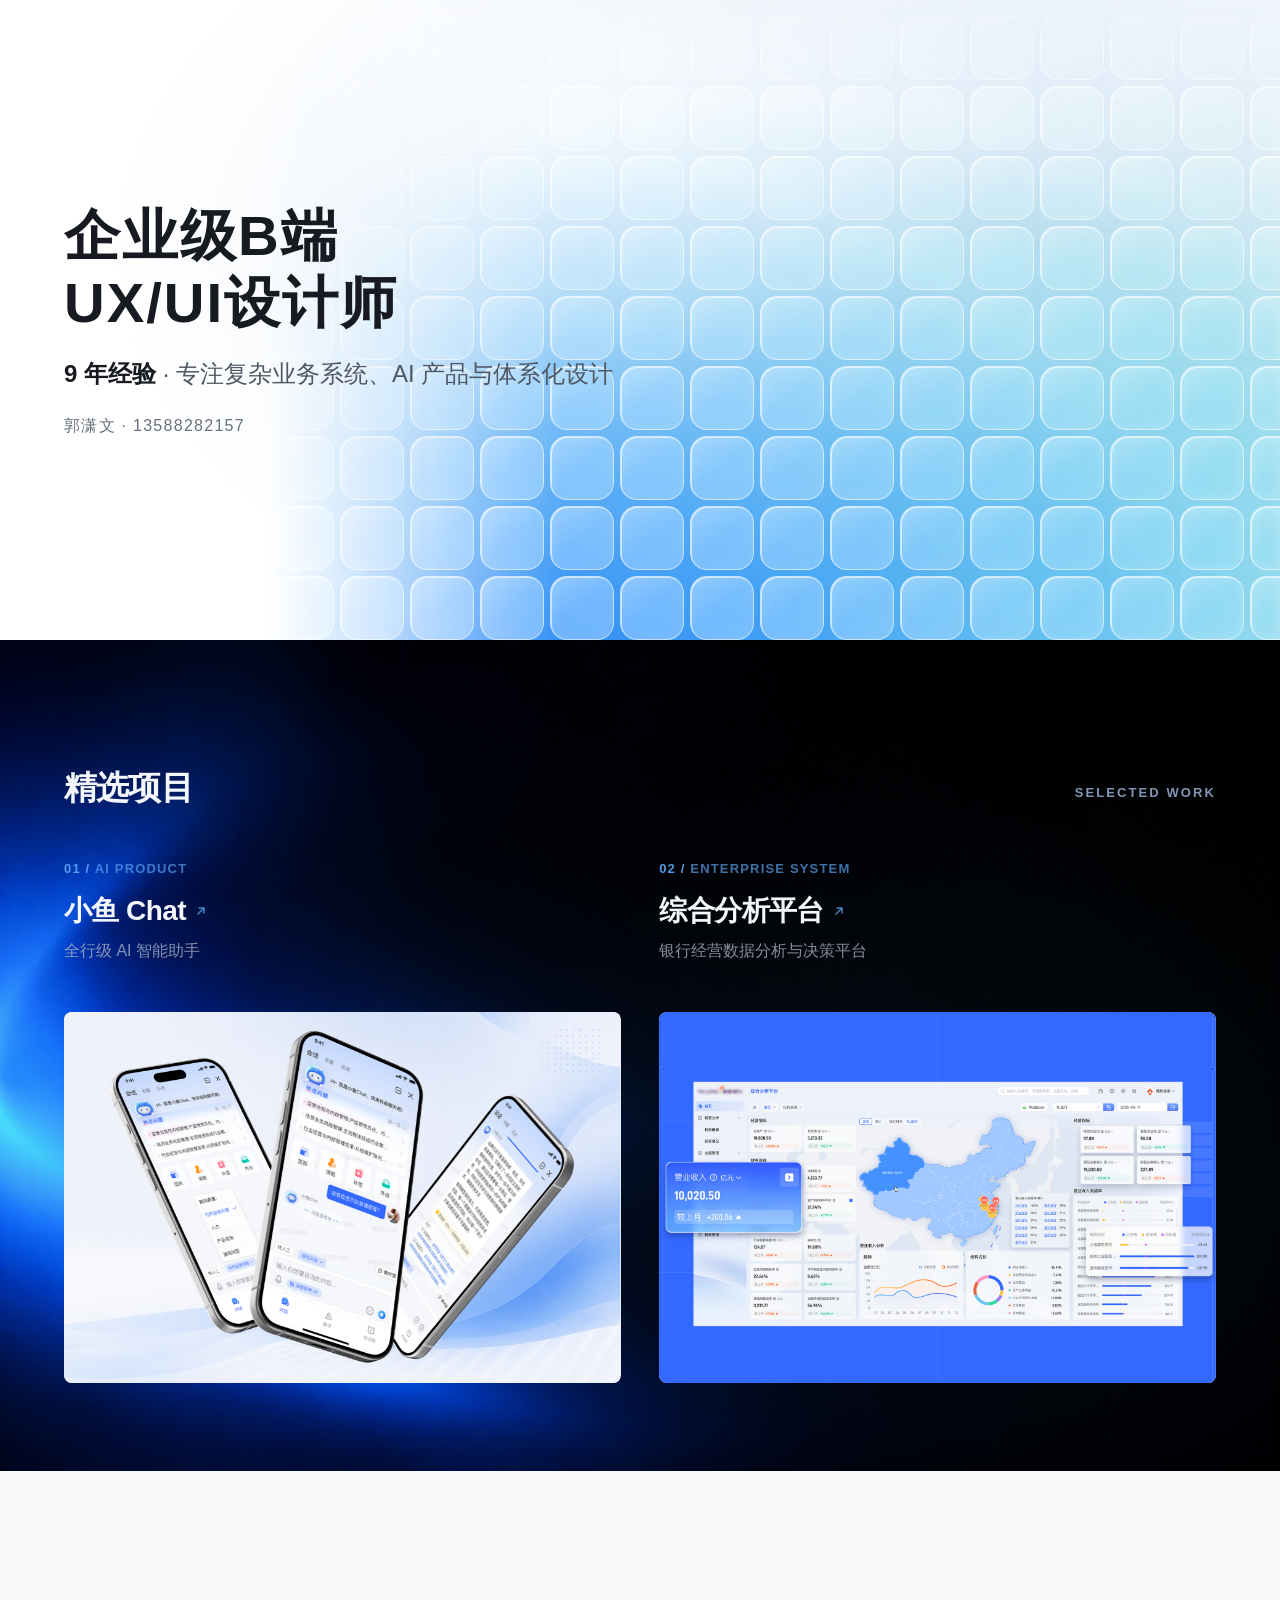
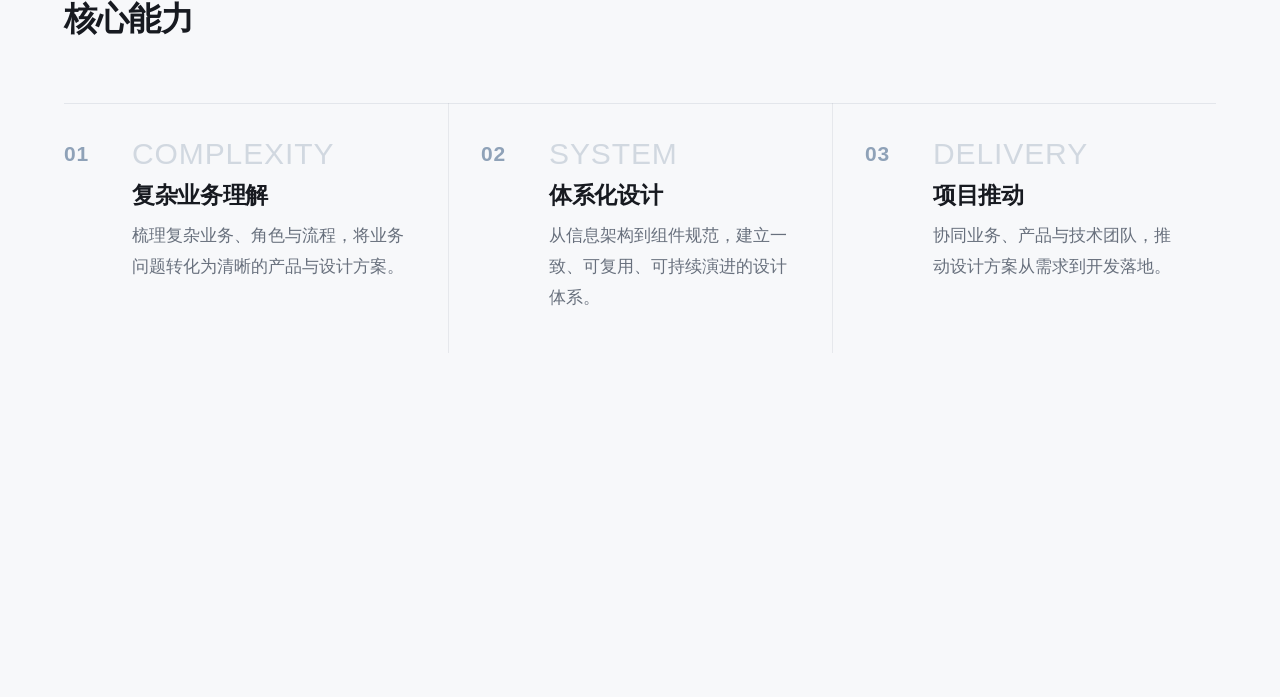
==== index.html @ ccff3bd6 "Initial portfolio release" ====
<!doctype html>
<html lang="zh-CN">
  <head>
    <meta charset="UTF-8">
    <meta name="viewport" content="width=device-width, initial-scale=1.0">
    <meta
      name="description"
      content="郭潇文，9 年经验的企业级 B 端 UX/UI 设计师，专注复杂业务系统、AI 产品与体系化设计。"
    >
    <title>郭潇文｜UX/UI 设计师</title>
    <link rel="stylesheet" href="styles.css">
  </head>
  <body>
    <main>
      <section class="hero" aria-labelledby="hero-title" data-screen-label="首屏">
        <svg
          class="hero__system-motion"
          viewBox="0 0 900 560"
          preserveAspectRatio="xMidYMid meet"
          aria-hidden="true"
          focusable="false"
        >
          <defs>
            <linearGradient
              id="refractive-band-gradient"
              x1="350"
              y1="500"
              x2="900"
              y2="-20"
              gradientUnits="userSpaceOnUse"
            >
              <stop offset="0" stop-color="#dcecff" stop-opacity="0" />
              <stop offset="0.18" stop-color="#b4d7f5" stop-opacity="0.34" />
              <stop offset="0.48" stop-color="#8ecfe9" stop-opacity="0.56" />
              <stop offset="0.72" stop-color="#9bdedc" stop-opacity="0.34" />
              <stop offset="0.9" stop-color="#c8eadf" stop-opacity="0.14" />
              <stop offset="1" stop-color="#f8fbfd" stop-opacity="0" />
            </linearGradient>
            <linearGradient
              id="refractive-core-gradient"
              x1="420"
              y1="486"
              x2="860"
              y2="-10"
              gradientUnits="userSpaceOnUse"
            >
              <stop offset="0" stop-color="#d8ebff" stop-opacity="0" />
              <stop offset="0.2" stop-color="#c4e0fa" stop-opacity="0.28" />
              <stop offset="0.48" stop-color="#dff8ff" stop-opacity="0.82" />
              <stop offset="0.65" stop-color="#a8e4ed" stop-opacity="0.58" />
              <stop offset="0.84" stop-color="#c7ebdf" stop-opacity="0.22" />
              <stop offset="1" stop-color="#ffffff" stop-opacity="0" />
            </linearGradient>
            <linearGradient id="refractive-ribbon-diffusion" x1="300" y1="520" x2="920" y2="-30" gradientUnits="userSpaceOnUse">
              <stop offset="0" stop-color="#dcecff" stop-opacity="0" />
              <stop offset="0.22" stop-color="#c2dcf5" stop-opacity="0.18" />
              <stop offset="0.54" stop-color="#a8d9eb" stop-opacity="0.3" />
              <stop offset="0.76" stop-color="#b9e5dd" stop-opacity="0.18" />
              <stop offset="1" stop-color="#ffffff" stop-opacity="0" />
            </linearGradient>
            <filter id="refractive-diffusion-blur" x="-20%" y="-20%" width="140%" height="140%">
              <feGaussianBlur stdDeviation="34" />
            </filter>
            <filter id="refractive-band-blur" x="-18%" y="-18%" width="136%" height="136%">
              <feGaussianBlur stdDeviation="20" />
            </filter>
            <filter id="refractive-highlight-blur" x="-25%" y="-25%" width="150%" height="150%">
              <feGaussianBlur stdDeviation="12" />
            </filter>
            <radialGradient id="refractive-grid-fade" cx="66%" cy="52%" r="58%">
              <stop offset="0" stop-color="white" stop-opacity="0.72" />
              <stop offset="0.58" stop-color="white" stop-opacity="0.3" />
              <stop offset="1" stop-color="black" stop-opacity="0" />
            </radialGradient>
            <mask id="refractive-grid-mask">
              <rect width="900" height="560" fill="url(#refractive-grid-fade)" />
            </mask>
            <linearGradient id="ribbon-field-fade" x1="260" y1="500" x2="900" y2="0" gradientUnits="userSpaceOnUse">
              <stop offset="0" stop-color="black" stop-opacity="0" />
              <stop offset="0.18" stop-color="white" stop-opacity="0.34" />
              <stop offset="0.42" stop-color="white" stop-opacity="0.92" />
              <stop offset="0.88" stop-color="white" stop-opacity="1" />
              <stop offset="1" stop-color="white" stop-opacity="0.78" />
            </linearGradient>
            <mask id="ribbon-field-mask">
              <rect width="900" height="560" fill="url(#ribbon-field-fade)" />
            </mask>
          </defs>

          <g class="hero__refractive-field" mask="url(#ribbon-field-mask)">
            <path
              class="hero__refractive-diffusion"
              d="M270 568 C408 390 576 218 848 -60 L1050 18 C752 296 564 478 432 632 Z"
            />
            <path
              class="hero__refractive-band"
              d="M340 562 C488 370 642 208 876 -42 L1010 12 C766 258 604 434 470 604 Z"
            />
            <path
              class="hero__refractive-highlight"
              d="M420 554 C558 366 698 208 898 -26 L954 -2 C742 232 598 400 472 578 Z"
            />

            <g class="hero__refractive-grid" mask="url(#refractive-grid-mask)">
              <path
                class="hero__refractive-grid-lines hero__refractive-grid-lines--horizontal"
                d="M300 218 L470 218 L482 214 L640 214 L650 218 L884 218 M286 310 L452 310 L464 304 L624 304 L636 310 L892 310 M306 402 L436 402 L448 396 L610 396 L622 402 L872 402"
              />
              <path
                class="hero__refractive-grid-lines hero__refractive-grid-lines--vertical"
                d="M402 106 L402 238 L398 250 L398 434 M516 76 L516 220 L510 234 L510 472 M630 48 L630 202 L624 218 L624 482 M744 28 L744 188 L738 204 L738 452"
              />
            </g>
          </g>
        </svg>
        <div class="hero__glass-field" aria-hidden="true">
          <span class="hero__glass-tile"></span>
          <span class="hero__glass-tile"></span>
          <span class="hero__glass-tile"></span>
          <span class="hero__glass-tile"></span>
          <span class="hero__glass-tile"></span>
          <span class="hero__glass-tile"></span>
          <span class="hero__glass-tile"></span>
          <span class="hero__glass-tile"></span>
          <span class="hero__glass-tile"></span>
          <span class="hero__glass-tile"></span>
          <span class="hero__glass-tile"></span>
          <span class="hero__glass-tile"></span>
          <span class="hero__glass-tile"></span>
          <span class="hero__glass-tile"></span>
          <span class="hero__glass-tile"></span>
          <span class="hero__glass-tile"></span>
          <span class="hero__glass-tile"></span>
          <span class="hero__glass-tile"></span>
          <span class="hero__glass-tile"></span>
          <span class="hero__glass-tile"></span>
          <span class="hero__glass-tile"></span>
          <span class="hero__glass-tile"></span>
          <span class="hero__glass-tile"></span>
          <span class="hero__glass-tile"></span>
          <span class="hero__glass-tile"></span>
          <span class="hero__glass-tile"></span>
          <span class="hero__glass-tile"></span>
          <span class="hero__glass-tile"></span>
          <span class="hero__glass-tile"></span>
          <span class="hero__glass-tile"></span>
          <span class="hero__glass-tile"></span>
          <span class="hero__glass-tile"></span>
          <span class="hero__glass-tile"></span>
          <span class="hero__glass-tile"></span>
          <span class="hero__glass-tile"></span>
          <span class="hero__glass-tile"></span>
          <span class="hero__glass-tile"></span>
          <span class="hero__glass-tile"></span>
          <span class="hero__glass-tile"></span>
          <span class="hero__glass-tile"></span>
          <span class="hero__glass-tile"></span>
          <span class="hero__glass-tile"></span>
          <span class="hero__glass-tile"></span>
          <span class="hero__glass-tile"></span>
          <span class="hero__glass-tile"></span>
          <span class="hero__glass-tile"></span>
          <span class="hero__glass-tile"></span>
          <span class="hero__glass-tile"></span>
          <span class="hero__glass-tile"></span>
          <span class="hero__glass-tile"></span>
          <span class="hero__glass-tile"></span>
          <span class="hero__glass-tile"></span>
          <span class="hero__glass-tile"></span>
          <span class="hero__glass-tile"></span>
          <span class="hero__glass-tile"></span>
          <span class="hero__glass-tile"></span>
          <span class="hero__glass-tile"></span>
          <span class="hero__glass-tile"></span>
          <span class="hero__glass-tile"></span>
          <span class="hero__glass-tile"></span>
          <span class="hero__glass-tile"></span>
          <span class="hero__glass-tile"></span>
          <span class="hero__glass-tile"></span>
          <span class="hero__glass-tile"></span>
          <span class="hero__glass-tile"></span>
          <span class="hero__glass-tile"></span>
          <span class="hero__glass-tile"></span>
          <span class="hero__glass-tile"></span>
          <span class="hero__glass-tile"></span>
          <span class="hero__glass-tile"></span>
          <span class="hero__glass-tile"></span>
          <span class="hero__glass-tile"></span>
          <span class="hero__glass-tile"></span>
          <span class="hero__glass-tile"></span>
          <span class="hero__glass-tile"></span>
          <span class="hero__glass-tile"></span>
          <span class="hero__glass-tile"></span>
          <span class="hero__glass-tile"></span>
          <span class="hero__glass-tile"></span>
          <span class="hero__glass-tile"></span>
          <span class="hero__glass-tile"></span>
          <span class="hero__glass-tile"></span>
          <span class="hero__glass-tile"></span>
          <span class="hero__glass-tile"></span>
          <span class="hero__glass-tile"></span>
          <span class="hero__glass-tile"></span>
          <span class="hero__glass-tile"></span>
          <span class="hero__glass-tile"></span>
          <span class="hero__glass-tile"></span>
          <span class="hero__glass-tile"></span>
          <span class="hero__glass-tile"></span>
          <span class="hero__glass-tile"></span>
          <span class="hero__glass-tile"></span>
          <span class="hero__glass-tile"></span>
          <span class="hero__glass-tile"></span>
          <span class="hero__glass-tile"></span>
          <span class="hero__glass-tile"></span>
          <span class="hero__glass-tile"></span>
          <span class="hero__glass-tile"></span>
          <span class="hero__glass-tile"></span>
          <span class="hero__glass-tile"></span>
          <span class="hero__glass-tile"></span>
          <span class="hero__glass-tile"></span>
          <span class="hero__glass-tile"></span>
          <span class="hero__glass-tile"></span>
          <span class="hero__glass-tile"></span>
          <span class="hero__glass-tile"></span>
          <span class="hero__glass-tile"></span>
          <span class="hero__glass-tile"></span>
          <span class="hero__glass-tile"></span>
          <span class="hero__glass-tile"></span>
          <span class="hero__glass-tile"></span>
          <span class="hero__glass-tile"></span>
          <span class="hero__glass-tile"></span>
          <span class="hero__glass-tile"></span>
          <span class="hero__glass-tile"></span>
          <span class="hero__glass-tile"></span>
          <span class="hero__glass-tile"></span>
          <span class="hero__glass-tile"></span>
          <span class="hero__glass-tile"></span>
          <span class="hero__glass-tile"></span>
          <span class="hero__glass-tile"></span>
          <span class="hero__glass-tile"></span>
          <span class="hero__glass-tile"></span>
          <span class="hero__glass-tile"></span>
          <span class="hero__glass-tile"></span>
          <span class="hero__glass-tile"></span>
          <span class="hero__glass-tile"></span>
          <span class="hero__glass-tile"></span>
          <span class="hero__glass-tile"></span>
          <span class="hero__glass-tile"></span>
          <span class="hero__glass-tile"></span>
          <span class="hero__glass-tile"></span>
          <span class="hero__glass-tile"></span>
          <span class="hero__glass-tile"></span>
          <span class="hero__glass-tile"></span>
          <span class="hero__glass-tile"></span>
          <span class="hero__glass-tile"></span>
          <span class="hero__glass-tile"></span>
          <span class="hero__glass-tile"></span>
          <span class="hero__glass-tile"></span>
          <span class="hero__glass-tile"></span>
          <span class="hero__glass-tile"></span>
          <span class="hero__glass-tile"></span>
          <span class="hero__glass-tile"></span>
          <span class="hero__glass-tile"></span>
          <span class="hero__glass-tile"></span>
          <span class="hero__glass-tile"></span>
          <span class="hero__glass-tile"></span>
          <span class="hero__glass-tile"></span>
        </div>
        <div class="hero__pointer-halo" aria-hidden="true"></div>
        <div class="page-container hero__layout">
          <div class="hero__intro">
            <h1 class="hero__title" id="hero-title">
              <span class="hero__title-group">企业级B端</span>
              <span class="hero__title-group">UX/UI设计师</span>
            </h1>
            <p class="hero__description"><span class="hero__experience">9 年经验</span> · 专注复杂业务系统、AI 产品与体系化设计</p>
            <p class="hero__name">郭潇文 · 13588282157</p>
          </div>
        </div>
      </section>

      <section class="section-shell featured-projects" aria-labelledby="featured-projects-title" data-screen-label="精选项目">
        <div class="featured-projects__background" aria-hidden="true"></div>
        <div class="page-container">
          <div class="featured-projects__heading">
            <h2 id="featured-projects-title">精选项目</h2>
            <p>SELECTED WORK</p>
          </div>

          <div class="featured-projects__grid">
            <a class="project-entry" href="项目PDF/xychat.pdf" target="_blank" rel="noopener">
              <div class="project-entry__header">
                <p class="project-entry__eyebrow"><span class="project-entry__index">01 /</span> <span class="project-entry__category">AI PRODUCT</span></p>
                <h3>小鱼 Chat<span class="project-entry__icon" aria-hidden="true"><svg viewBox="0 0 16 16" focusable="false"><path d="M5 11 11 5M6 5h5v5" /></svg></span></h3>
                <div class="project-entry__support">
                  <p class="project-entry__description">全行级 AI 智能助手</p>
                </div>
              </div>
              <div class="project-entry__visual">
                <img src="图片准备/xychat_cover.png" alt="小鱼 Chat 产品界面">
                <span class="project-entry__cursor" aria-hidden="true">VIEW CASE</span>
              </div>
            </a>

            <a class="project-entry" href="项目PDF/zhfxpt.pdf" target="_blank" rel="noopener">
              <div class="project-entry__header">
                <p class="project-entry__eyebrow"><span class="project-entry__index">02 /</span> <span class="project-entry__category">ENTERPRISE SYSTEM</span></p>
                <h3>综合分析平台<span class="project-entry__icon" aria-hidden="true"><svg viewBox="0 0 16 16" focusable="false"><path d="M5 11 11 5M6 5h5v5" /></svg></span></h3>
                <div class="project-entry__support">
                  <p class="project-entry__description">银行经营数据分析与决策平台</p>
                </div>
              </div>
              <div class="project-entry__visual">
                <img src="图片准备/zhfxpt_cover.png" alt="综合分析平台产品界面">
                <span class="project-entry__cursor" aria-hidden="true">VIEW CASE</span>
              </div>
            </a>
          </div>
        </div>
      </section>

      <section class="section-shell capabilities" aria-labelledby="capabilities-title" data-screen-label="核心能力">
        <div class="page-container">
          <h2 id="capabilities-title">核心能力</h2>

          <div class="capabilities__grid">
            <article class="capability-item">
              <h3>复杂业务理解</h3>
              <p>梳理复杂业务、角色与流程，将业务问题转化为清晰的产品与设计方案。</p>
            </article>

            <article class="capability-item">
              <h3>体系化设计</h3>
              <p>从信息架构到组件规范，建立一致、可复用、可持续演进的设计体系。</p>
            </article>

            <article class="capability-item">
              <h3>项目推动</h3>
              <p>协同业务、产品与技术团队，推动设计方案从需求到开发落地。</p>
            </article>
          </div>
        </div>
      </section>

      <section class="section-shell contact" aria-label="联系我" data-screen-label="联系我">
        <div class="page-container">
          <div class="contact__content">
            <h2 class="contact__title">期待一起，把复杂问题设计得更简单。</h2>
            <div class="contact__details">
              <p>郭潇文</p>
              <p>13588282157</p>
            </div>
          </div>
        </div>
      </section>
    </main>
    <script>
      (() => {
        const hero = document.querySelector(".hero");
        const canFollowPointer = window.matchMedia("(hover: hover) and (pointer: fine)");
        const reduceMotion = window.matchMedia("(prefers-reduced-motion: reduce)");
        const halo = hero.querySelector(".hero__pointer-halo");
        const title = hero.querySelector(".hero__title");
        const titleLines = [...title.querySelectorAll(".hero__title-group")];

        const getInitialHaloPosition = () => {
          const heroBounds = hero.getBoundingClientRect();
          const titleBounds = title.getBoundingClientRect();
          const firstLineBounds = titleLines[0].getBoundingClientRect();
          const secondLineBounds = titleLines[1].getBoundingClientRect();

          return {
            x: titleBounds.left - heroBounds.left + titleBounds.width * 0.78,
            y: (firstLineBounds.bottom + secondLineBounds.top) / 2 - heroBounds.top
          };
        };

        const initialPosition = getInitialHaloPosition();
        let targetX = initialPosition.x;
        let targetY = initialPosition.y;
        let currentX = targetX;
        let currentY = targetY;
        let targetOpacity = 0;
        let currentOpacity = 0;
        let targetRotation = 0;
        let currentRotation = 0;
        let lastPointerX = null;
        let lastPointerY = null;
        let rotationResetId = 0;
        let frameId = 0;

        const resetHalo = () => {
          targetOpacity = 0;
          targetRotation = 0;
          lastPointerX = null;
          lastPointerY = null;
          if (rotationResetId) clearTimeout(rotationResetId);
          if (!frameId) frameId = requestAnimationFrame(updateHalo);
        };

        const disableHalo = () => {
          const nextInitialPosition = getInitialHaloPosition();
          if (frameId) cancelAnimationFrame(frameId);
          targetX = nextInitialPosition.x;
          targetY = nextInitialPosition.y;
          currentX = targetX;
          currentY = targetY;
          targetOpacity = 0;
          currentOpacity = 0;
          targetRotation = 0;
          currentRotation = 0;
          lastPointerX = null;
          lastPointerY = null;
          if (rotationResetId) clearTimeout(rotationResetId);
          rotationResetId = 0;
          frameId = 0;
          halo.style.setProperty("--halo-x", `${currentX}px`);
          halo.style.setProperty("--halo-y", `${currentY}px`);
          halo.style.setProperty("--halo-opacity", "0");
          halo.style.setProperty("--halo-rotation", "0deg");
        };

        const updateHalo = () => {
          currentX += (targetX - currentX) * 0.115;
          currentY += (targetY - currentY) * 0.115;
          currentOpacity += (targetOpacity - currentOpacity) * 0.1;
          currentRotation += (targetRotation - currentRotation) * 0.08;
          halo.style.setProperty("--halo-x", `${currentX.toFixed(2)}px`);
          halo.style.setProperty("--halo-y", `${currentY.toFixed(2)}px`);
          halo.style.setProperty("--halo-opacity", currentOpacity.toFixed(3));
          halo.style.setProperty("--halo-rotation", `${currentRotation.toFixed(2)}deg`);

          if (
            Math.abs(targetX - currentX) > 0.05 ||
            Math.abs(targetY - currentY) > 0.05 ||
            Math.abs(targetOpacity - currentOpacity) > 0.002 ||
            Math.abs(targetRotation - currentRotation) > 0.05
          ) {
            frameId = requestAnimationFrame(updateHalo);
          } else {
            currentX = targetX;
            currentY = targetY;
            currentOpacity = targetOpacity;
            currentRotation = targetRotation;
            frameId = 0;
          }
        };

        const handlePointerMove = (event) => {
          if (!canFollowPointer.matches || reduceMotion.matches) return;
          const bounds = hero.getBoundingClientRect();
          const pointerX = event.clientX - bounds.left;
          const pointerY = event.clientY - bounds.top;
          const normalizedX = pointerX / bounds.width;
          const leftFade = Math.max(0, Math.min(1, (normalizedX - 0.4) / 0.18));
          if (lastPointerX !== null && lastPointerY !== null) {
            const dx = pointerX - lastPointerX;
            const dy = pointerY - lastPointerY;
            if (Math.hypot(dx, dy) > 0.5) {
              const movementAngle = Math.atan2(dy, dx) * (180 / Math.PI);
              const directionalTilt = ((movementAngle + 270) % 360) - 180;
              targetRotation = Math.max(-30, Math.min(30, directionalTilt));
            }
          }
          lastPointerX = pointerX;
          lastPointerY = pointerY;
          targetX = pointerX;
          targetY = pointerY;
          targetOpacity = 0.72 + leftFade * 0.18;
          if (rotationResetId) clearTimeout(rotationResetId);
          rotationResetId = setTimeout(() => {
            targetRotation = 0;
            rotationResetId = 0;
            if (!frameId) frameId = requestAnimationFrame(updateHalo);
          }, 140);
          if (!frameId) frameId = requestAnimationFrame(updateHalo);
        };

        hero.addEventListener("pointermove", handlePointerMove, { passive: true });
        hero.addEventListener("pointerleave", resetHalo);
        window.addEventListener("resize", disableHalo, { passive: true });
        reduceMotion.addEventListener("change", disableHalo);
        canFollowPointer.addEventListener("change", disableHalo);
        disableHalo();
        document.fonts?.ready.then(disableHalo);
      })();

      (() => {
        const visuals = [...document.querySelectorAll(".project-entry__visual")];
        const canHover = window.matchMedia("(hover: hover) and (pointer: fine)");
        const reduceMotion = window.matchMedia("(prefers-reduced-motion: reduce)");
        const ease = (current, target, amount) => current + (target - current) * amount;

        const states = visuals.map((visual) => ({
          visual,
          active: false,
          frameId: 0,
          scale: 1,
          targetScale: 1,
          overlay: 0,
          targetOverlay: 0,
          cursorX: visual.clientWidth / 2,
          cursorY: visual.clientHeight / 2,
          targetCursorX: visual.clientWidth / 2,
          targetCursorY: visual.clientHeight / 2,
          cursorOpacity: 0,
          targetCursorOpacity: 0,
          cursorScale: 0.92,
          targetCursorScale: 0.92
        }));

        const render = (state) => {
          state.scale = ease(state.scale, state.targetScale, 0.16);
          state.overlay = ease(state.overlay, state.targetOverlay, 0.11);
          state.cursorX = ease(state.cursorX, state.targetCursorX, 0.18);
          state.cursorY = ease(state.cursorY, state.targetCursorY, 0.18);
          state.cursorOpacity = ease(state.cursorOpacity, state.targetCursorOpacity, 0.16);
          state.cursorScale = ease(state.cursorScale, state.targetCursorScale, 0.16);

          state.visual.style.setProperty("--cover-scale", state.scale.toFixed(4));
          state.visual.style.setProperty("--cover-overlay-opacity", state.overlay.toFixed(3));
          state.visual.style.setProperty("--case-cursor-x", `${state.cursorX.toFixed(2)}px`);
          state.visual.style.setProperty("--case-cursor-y", `${state.cursorY.toFixed(2)}px`);
          state.visual.style.setProperty("--case-cursor-opacity", state.cursorOpacity.toFixed(3));
          state.visual.style.setProperty("--case-cursor-scale", state.cursorScale.toFixed(3));

          const unsettled =
            Math.abs(state.targetScale - state.scale) > 0.0002 ||
            Math.abs(state.targetOverlay - state.overlay) > 0.002 ||
            Math.abs(state.targetCursorX - state.cursorX) > 0.05 ||
            Math.abs(state.targetCursorY - state.cursorY) > 0.05 ||
            Math.abs(state.targetCursorOpacity - state.cursorOpacity) > 0.002 ||
            Math.abs(state.targetCursorScale - state.cursorScale) > 0.002;

          state.frameId = unsettled ? requestAnimationFrame(() => render(state)) : 0;
        };

        const requestRender = (state) => {
          if (!state.frameId) state.frameId = requestAnimationFrame(() => render(state));
        };

        states.forEach((state) => {
          state.visual.addEventListener("pointerenter", (event) => {
            if (!canHover.matches || reduceMotion.matches) return;
            state.active = true;
            state.targetScale = 1.015;
            state.targetOverlay = 0.24;
            state.targetCursorOpacity = 1;
            state.targetCursorScale = 1;
            const bounds = state.visual.getBoundingClientRect();
            state.cursorX = Math.max(8, Math.min(bounds.width - 90, event.clientX - bounds.left + 14));
            state.cursorY = Math.max(18, Math.min(bounds.height - 18, event.clientY - bounds.top));
            state.targetCursorX = state.cursorX;
            state.targetCursorY = state.cursorY;
            requestRender(state);
          });

          state.visual.addEventListener("pointermove", (event) => {
            if (!state.active || !canHover.matches || reduceMotion.matches) return;
            const bounds = state.visual.getBoundingClientRect();
            const pointerX = event.clientX - bounds.left;
            const pointerY = event.clientY - bounds.top;
            state.targetCursorX = Math.max(8, Math.min(bounds.width - 90, pointerX + 14));
            state.targetCursorY = Math.max(18, Math.min(bounds.height - 18, pointerY));
            requestRender(state);
          }, { passive: true });

          state.visual.addEventListener("pointerleave", () => {
            state.active = false;
            state.targetScale = 1;
            state.targetOverlay = 0;
            state.targetCursorOpacity = 0;
            state.targetCursorScale = 0.92;
            requestRender(state);
          });
        });

        const resetInteractions = () => {
          states.forEach((state) => {
            if (state.frameId) cancelAnimationFrame(state.frameId);
            state.active = false;
            state.frameId = 0;
            state.scale = 1;
            state.targetScale = 1;
            state.overlay = 0;
            state.targetOverlay = 0;
            state.cursorOpacity = 0;
            state.targetCursorOpacity = 0;
            state.cursorScale = 0.92;
            state.targetCursorScale = 0.92;
            [
              "--cover-scale",
              "--cover-overlay-opacity",
              "--case-cursor-x",
              "--case-cursor-y",
              "--case-cursor-opacity",
              "--case-cursor-scale"
            ].forEach((property) => state.visual.style.removeProperty(property));
          });
        };

        reduceMotion.addEventListener("change", resetInteractions);
        canHover.addEventListener("change", resetInteractions);
      })();

      (() => {
        const capabilities = document.querySelector(".capabilities");
        const contact = document.querySelector(".contact");
        const reduceMotion = window.matchMedia("(prefers-reduced-motion: reduce)");
        if (!capabilities || !contact || reduceMotion.matches) return;

        document.documentElement.classList.add("motion-ready");
        let sequenceStarted = false;
        let closingReady = false;
        let contactInView = false;
        let closingTimer = 0;

        const revealClosing = () => {
          if (closingReady && contactInView) {
            contact.classList.add("is-motion-visible");
            contactObserver.unobserve(contact);
          }
        };

        const capabilitiesObserver = new IntersectionObserver((entries, observer) => {
          if (!entries[0].isIntersecting || sequenceStarted) return;
          sequenceStarted = true;
          capabilities.classList.add("is-motion-visible");
          observer.unobserve(capabilities);
          closingTimer = window.setTimeout(() => {
            closingReady = true;
            revealClosing();
          }, 1900);
        }, {
          threshold: 0.3,
          rootMargin: "0px 0px -18% 0px"
        });

        const contactObserver = new IntersectionObserver((entries) => {
          contactInView = entries[0].isIntersecting;
          if (contactInView && !sequenceStarted) {
            sequenceStarted = true;
            closingReady = true;
            capabilities.classList.add("is-motion-visible");
            capabilitiesObserver.unobserve(capabilities);
          }
          revealClosing();
        }, {
          threshold: 0.38,
          rootMargin: "0px 0px -12% 0px"
        });

        const showStaticState = () => {
          if (!reduceMotion.matches) return;
          if (closingTimer) clearTimeout(closingTimer);
          capabilitiesObserver.disconnect();
          contactObserver.disconnect();
          capabilities.classList.add("is-motion-visible");
          contact.classList.add("is-motion-visible");
          document.documentElement.classList.remove("motion-ready");
        };

        capabilitiesObserver.observe(capabilities);
        contactObserver.observe(contact);
        reduceMotion.addEventListener("change", showStaticState);
      })();
    </script>
  </body>
</html>
---- styles.css ----
:root {
  --color-background: #f7f8fa;
  --color-surface: #ffffff;
  --color-text: #171a20;
  --color-muted: #68707d;
  --color-text-secondary: #4f5865;
  --color-visual-placeholder: #eceff3;
  --color-accent: #1769e0;
  --color-stage-background: #0d1219;
  --color-stage-text: #f3f6fa;
  --color-stage-muted: #adb8c7;
  --color-stage-accent: #5ca6f2;
  --color-contact: #596b82;
  --font-weight-regular: 400;
  --font-weight-semibold: 600;
  --radius-project-visual: 8px;
  --page-width: 1560px;
  --page-gutter: clamp(24px, 5vw, 96px);
}

@property --glass-blue-x {
  syntax: "<percentage>";
  inherits: false;
  initial-value: 22%;
}

@property --glass-blue-y {
  syntax: "<percentage>";
  inherits: false;
  initial-value: 106%;
}

@property --glass-blue-rx {
  syntax: "<percentage>";
  inherits: false;
  initial-value: 75%;
}

@property --glass-blue-ry {
  syntax: "<percentage>";
  inherits: false;
  initial-value: 90%;
}

@property --glass-azure-x {
  syntax: "<percentage>";
  inherits: false;
  initial-value: 48%;
}

@property --glass-azure-y {
  syntax: "<percentage>";
  inherits: false;
  initial-value: 103%;
}

@property --glass-azure-rx {
  syntax: "<percentage>";
  inherits: false;
  initial-value: 70%;
}

@property --glass-azure-ry {
  syntax: "<percentage>";
  inherits: false;
  initial-value: 80%;
}

@property --glass-cyan-x {
  syntax: "<percentage>";
  inherits: false;
  initial-value: 78%;
}

@property --glass-cyan-y {
  syntax: "<percentage>";
  inherits: false;
  initial-value: 92%;
}

@property --glass-cyan-rx {
  syntax: "<percentage>";
  inherits: false;
  initial-value: 65%;
}

@property --glass-cyan-ry {
  syntax: "<percentage>";
  inherits: false;
  initial-value: 75%;
}

* {
  box-sizing: border-box;
}

html {
  color-scheme: light;
  background: var(--color-background);
}

body {
  margin: 0;
  color: var(--color-text);
  background: var(--color-background);
  font-family: -apple-system, "SF Pro Text", "PingFang SC", "Noto Sans SC", sans-serif;
  text-rendering: optimizeLegibility;
}

.page-container {
  width: min(100%, calc(var(--page-width) + var(--page-gutter) * 2));
  margin-inline: auto;
  padding-inline: var(--page-gutter);
}

.hero {
  position: relative;
  isolation: isolate;
  display: flex;
  min-height: clamp(640px, 68svh, 760px);
  overflow: hidden;
  background: var(--color-surface);
}

.hero::before,
.hero::after {
  position: absolute;
  z-index: 0;
  pointer-events: none;
  content: "";
}

.hero::before {
  z-index: -2;
  inset: 0;
  animation: hero-glow-enter 1400ms cubic-bezier(0.16, 1, 0.3, 1) both;
  background: radial-gradient(
    ellipse 84% 90% at 80% 39%,
    rgba(178, 203, 237, 0.56) 0%,
    rgba(207, 224, 245, 0.34) 46%,
    rgba(255, 255, 255, 0) 85%
  );
}

.hero__system-motion {
  display: none;
  position: absolute;
  z-index: 0;
  top: 7%;
  right: 0;
  width: min(52vw, 980px);
  height: 76%;
  overflow: visible;
  pointer-events: none;
}

.hero__glass-field {
  --glass-azure-rx: 70%;
  --glass-azure-ry: 80%;
  --glass-azure-x: 48%;
  --glass-azure-y: 103%;
  --glass-blue-rx: 75%;
  --glass-blue-ry: 90%;
  --glass-blue-x: 22%;
  --glass-blue-y: 106%;
  --glass-cyan-rx: 65%;
  --glass-cyan-ry: 75%;
  --glass-cyan-x: 78%;
  --glass-cyan-y: 92%;
  position: absolute;
  z-index: 0;
  top: auto;
  right: -3vw;
  bottom: -4px;
  display: grid;
  grid-template-columns: repeat(15, 64px);
  grid-auto-rows: 64px;
  gap: 6px;
  width: max-content;
  height: max-content;
  padding: 4px;
  opacity: 0.98;
  pointer-events: none;
  background:
    radial-gradient(ellipse 92% 96% at 15% 5%, rgba(255, 255, 255, 0.7) 0%, rgba(246, 251, 255, 0.42) 38%, rgba(225, 241, 252, 0.16) 68%, transparent 100%),
    radial-gradient(ellipse var(--glass-blue-rx) var(--glass-blue-ry) at var(--glass-blue-x) var(--glass-blue-y), rgba(37, 132, 247, 0.99) 0%, rgba(55, 154, 245, 0.82) 36%, rgba(94, 181, 241, 0.43) 66%, rgba(165, 213, 246, 0.11) 86%, transparent 100%),
    radial-gradient(ellipse var(--glass-azure-rx) var(--glass-azure-ry) at var(--glass-azure-x) var(--glass-azure-y), rgba(42, 154, 241, 0.72) 0%, rgba(57, 174, 238, 0.54) 38%, rgba(99, 195, 233, 0.26) 68%, transparent 100%),
    radial-gradient(ellipse var(--glass-cyan-rx) var(--glass-cyan-ry) at var(--glass-cyan-x) var(--glass-cyan-y), rgba(42, 183, 226, 0.56) 0%, rgba(62, 198, 221, 0.39) 40%, rgba(105, 212, 213, 0.18) 70%, rgba(158, 222, 203, 0.05) 86%, transparent 100%),
    radial-gradient(ellipse 72% 94% at 108% 62%, rgba(190, 232, 243, 0.18) 0%, rgba(221, 243, 248, 0.1) 58%, transparent 100%);
  background-repeat: no-repeat;
  -webkit-mask-image:
    linear-gradient(90deg, transparent 0%, rgba(0, 0, 0, 0.35) 11%, #000 28%, #000 100%),
    linear-gradient(180deg, transparent 0%, rgba(0, 0, 0, 0.12) 7%, rgba(0, 0, 0, 0.68) 15%, #000 24%, #000 100%);
  mask-image:
    linear-gradient(90deg, transparent 0%, rgba(0, 0, 0, 0.35) 11%, #000 28%, #000 100%),
    linear-gradient(180deg, transparent 0%, rgba(0, 0, 0, 0.12) 7%, rgba(0, 0, 0, 0.68) 15%, #000 24%, #000 100%);
  -webkit-mask-composite: source-in;
  mask-composite: intersect;
  transform: none;
  animation:
    glass-blue-flow 6.8s ease-in-out infinite,
    glass-azure-flow 8.2s ease-in-out -2.7s infinite,
    glass-cyan-flow 9.8s ease-in-out -4.8s infinite;
}

.hero__glass-tile {
  position: relative;
  overflow: hidden;
  border: 1px solid rgba(255, 255, 255, 0.55);
  border-radius: 17px;
  background: rgba(246, 251, 255, 0.34);
  box-shadow: inset 1px 1px 0 rgba(255, 255, 255, 0.62);
  -webkit-backdrop-filter: blur(7px) saturate(110%);
  backdrop-filter: blur(7px) saturate(110%);
}

.hero__glass-tile::after {
  position: absolute;
  inset: 0;
  content: "";
  opacity: 0.45;
  background: linear-gradient(145deg, rgba(255, 255, 255, 0.42), transparent 48%, rgba(150, 211, 231, 0.08));
}

.hero__refractive-field {
  opacity: 0.94;
}

.hero__refractive-band,
.hero__refractive-diffusion,
.hero__refractive-highlight,
.hero__refractive-grid-lines {
  fill: none;
  pointer-events: none;
}

.hero__refractive-diffusion {
  opacity: 0.92;
  filter: url("#refractive-diffusion-blur");
  fill: url("#refractive-ribbon-diffusion");
}

.hero__refractive-band {
  opacity: 0.94;
  filter: url("#refractive-band-blur");
  fill: url("#refractive-band-gradient");
}

.hero__refractive-highlight {
  opacity: 0.9;
  filter: url("#refractive-highlight-blur");
  fill: url("#refractive-core-gradient");
}

.hero__refractive-grid {
  opacity: 0.46;
  transform: translate3d(5px, -3px, 0) scale(1.01);
  transform-box: fill-box;
  transform-origin: center;
}

.hero__refractive-grid-lines {
  stroke-linecap: round;
  stroke-linejoin: round;
}

.hero__refractive-grid-lines--horizontal {
  stroke: rgba(82, 145, 188, 0.15);
  stroke-width: 0.8;
}

.hero__refractive-grid-lines--vertical {
  stroke: rgba(91, 151, 190, 0.12);
  stroke-width: 0.7;
}

.hero__pointer-halo {
  --halo-x: 0px;
  --halo-y: 0px;
  --halo-opacity: 0;
  --halo-rotation: 0deg;
  position: absolute;
  z-index: 0;
  inset: 0;
  pointer-events: none;
}

.hero__pointer-halo::before {
  position: absolute;
  top: 0;
  left: 0;
  width: clamp(120px, 8vw, 160px);
  aspect-ratio: 1.04;
  content: "";
  opacity: var(--halo-opacity);
  background:
    radial-gradient(circle at 46% 38%, rgba(38, 137, 255, 0.44) 0%, rgba(42, 172, 244, 0.25) 32%, rgba(65, 201, 218, 0.12) 54%, transparent 72%),
    linear-gradient(145deg, rgba(40, 132, 255, 0.3) 10%, rgba(55, 193, 225, 0.18) 56%, rgba(92, 219, 171, 0.08) 88%);
  clip-path: polygon(50% 0%, 100% 80%, 12% 100%);
  filter: blur(24px);
  transform: translate3d(var(--halo-x), var(--halo-y), 0) translate(-50%, -50%) rotate(calc(25deg + var(--halo-rotation)));
}

.hero::after {
  z-index: -1;
  top: 6%;
  right: -6%;
  width: min(45vw, 864px);
  height: 76%;
  animation: hero-system-enter 1400ms cubic-bezier(0.16, 1, 0.3, 1) 380ms both;
  opacity: 0.28;
  background-image:
    radial-gradient(circle at 38% 23%, rgba(91, 123, 168, 0.28) 0 2px, transparent 3px),
    radial-gradient(circle at 58% 38%, rgba(91, 123, 168, 0.23) 0 1.5px, transparent 2.5px),
    radial-gradient(circle at 76% 18%, rgba(91, 123, 168, 0.26) 0 2px, transparent 3px),
    radial-gradient(circle at 84% 56%, rgba(91, 123, 168, 0.23) 0 1.5px, transparent 2.5px),
    radial-gradient(circle at 52% 70%, rgba(91, 123, 168, 0.21) 0 1.5px, transparent 2.5px),
    radial-gradient(circle at 93% 34%, rgba(91, 123, 168, 0.26) 0 2px, transparent 3px),
    linear-gradient(rgba(111, 137, 173, 0.09) 1px, transparent 1px),
    linear-gradient(90deg, rgba(111, 137, 173, 0.09) 1px, transparent 1px);
  background-repeat: no-repeat, no-repeat, no-repeat, no-repeat, no-repeat, no-repeat, repeat, repeat;
  background-size: 100% 100%, 100% 100%, 100% 100%, 100% 100%, 100% 100%, 100% 100%, 64px 64px, 64px 64px;
  -webkit-mask-image: radial-gradient(ellipse at 72% 42%, #000 0%, rgba(0, 0, 0, 0.92) 60%, transparent 93%);
  mask-image: radial-gradient(ellipse at 72% 42%, #000 0%, rgba(0, 0, 0, 0.92) 60%, transparent 93%);
}

.hero__layout {
  position: relative;
  z-index: 1;
  display: grid;
  grid-template-columns: minmax(0, 1fr);
  align-content: center;
  align-items: center;
  padding-block: clamp(96px, 13vh, 144px);
}

.hero__intro {
  display: grid;
  align-content: center;
}

.hero__name,
.hero__title,
.hero__description,
.section-shell h2 {
  margin: 0;
}

.hero__name {
  animation: hero-meta-enter 650ms cubic-bezier(0.16, 1, 0.3, 1) 760ms both;
  margin-top: clamp(20px, 2.5vh, 28px);
  color: var(--color-muted);
  font-size: clamp(16px, 1.05vw, 20px);
  font-weight: 500;
  letter-spacing: 0.08em;
}

.hero__title {
  display: flex;
  flex-direction: column;
  align-items: flex-start;
  animation: hero-title-enter 800ms cubic-bezier(0.16, 1, 0.3, 1) 120ms both;
  column-gap: 0.24em;
  margin-bottom: clamp(18px, 2.1vh, 24px);
  max-width: min(46vw, 14em);
  font-size: clamp(52px, 4.4vw, 84px);
  font-weight: 760;
  letter-spacing: 0.035em;
  line-height: 1.18;
  text-wrap: balance;
}

.hero__title-group {
  white-space: nowrap;
}

.hero__description {
  max-width: 32em;
  animation: hero-description-enter 760ms cubic-bezier(0.16, 1, 0.3, 1) 380ms both;
  color: var(--color-text-secondary);
  font-size: clamp(24px, 1.65vw, 31px);
  font-weight: 450;
  line-height: 1.6;
  text-wrap: pretty;
}

.hero__experience {
  color: var(--color-text);
  font-weight: var(--font-weight-semibold);
}

@keyframes glass-blue-flow {
  0%,
  100% {
    --glass-blue-x: 22%;
    --glass-blue-y: 106%;
    --glass-blue-rx: 75%;
    --glass-blue-ry: 90%;
  }

  18% {
    --glass-blue-x: 15%;
    --glass-blue-y: 68%;
    --glass-blue-rx: 86%;
    --glass-blue-ry: 102%;
  }

  37% {
    --glass-blue-x: 55%;
    --glass-blue-y: 38%;
    --glass-blue-rx: 45%;
    --glass-blue-ry: 55%;
  }

  56% {
    --glass-blue-x: 68%;
    --glass-blue-y: 76%;
    --glass-blue-rx: 84%;
    --glass-blue-ry: 100%;
  }

  74% {
    --glass-blue-x: 28%;
    --glass-blue-y: 20%;
    --glass-blue-rx: 46%;
    --glass-blue-ry: 53%;
  }
}

@keyframes glass-azure-flow {
  0%,
  100% {
    --glass-azure-x: 48%;
    --glass-azure-y: 103%;
    --glass-azure-rx: 70%;
    --glass-azure-ry: 80%;
  }

  21% {
    --glass-azure-x: 82%;
    --glass-azure-y: 54%;
    --glass-azure-rx: 80%;
    --glass-azure-ry: 92%;
  }

  39% {
    --glass-azure-x: 38%;
    --glass-azure-y: 18%;
    --glass-azure-rx: 42%;
    --glass-azure-ry: 48%;
  }

  60% {
    --glass-azure-x: 18%;
    --glass-azure-y: 76%;
    --glass-azure-rx: 78%;
    --glass-azure-ry: 90%;
  }

  79% {
    --glass-azure-x: 76%;
    --glass-azure-y: 98%;
    --glass-azure-rx: 43%;
    --glass-azure-ry: 49%;
  }
}

@keyframes glass-cyan-flow {
  0%,
  100% {
    --glass-cyan-x: 78%;
    --glass-cyan-y: 92%;
    --glass-cyan-rx: 65%;
    --glass-cyan-ry: 75%;
  }

  17% {
    --glass-cyan-x: 62%;
    --glass-cyan-y: 44%;
    --glass-cyan-rx: 75%;
    --glass-cyan-ry: 86%;
  }

  35% {
    --glass-cyan-x: 95%;
    --glass-cyan-y: 18%;
    --glass-cyan-rx: 39%;
    --glass-cyan-ry: 45%;
  }

  54% {
    --glass-cyan-x: 40%;
    --glass-cyan-y: 42%;
    --glass-cyan-rx: 74%;
    --glass-cyan-ry: 84%;
  }

  76% {
    --glass-cyan-x: 74%;
    --glass-cyan-y: 92%;
    --glass-cyan-rx: 40%;
    --glass-cyan-ry: 46%;
  }
}

@keyframes hero-title-enter {
  from {
    opacity: 0;
    transform: translateY(14px);
  }

  to {
    opacity: 1;
    transform: translateY(0);
  }
}

@keyframes hero-description-enter {
  from {
    opacity: 0;
    transform: translateY(10px);
  }

  to {
    opacity: 1;
    transform: translateY(0);
  }
}

@keyframes hero-meta-enter {
  from {
    opacity: 0;
    transform: translateY(8px);
  }

  to {
    opacity: 1;
    transform: translateY(0);
  }
}

@keyframes hero-glow-enter {
  from {
    opacity: 0.72;
  }

  to {
    opacity: 1;
  }
}

@keyframes hero-system-enter {
  from {
    opacity: 0;
  }

  to {
    opacity: 0.28;
  }
}

@media (min-width: 901px) and (max-width: 1200px) {
  .hero__refractive-field {
    opacity: 0.68;
  }

  .hero__glass-field {
    right: -5%;
    grid-template-columns: repeat(12, 54px);
    grid-auto-rows: 54px;
    width: max-content;
    opacity: 0.78;
  }

  .hero__glass-tile:nth-child(n + 121) {
    display: none;
  }
}

.section-shell {
  min-height: clamp(360px, 45vh, 520px);
  padding-block: clamp(80px, 10vw, 144px);
}

.section-shell h2 {
  font-size: clamp(32px, 2.6vw, 48px);
  font-weight: 700;
  letter-spacing: -0.025em;
  line-height: 1.2;
}

.featured-projects {
  position: relative;
  isolation: isolate;
  overflow: hidden;
  padding-bottom: clamp(88px, 6.25vw, 120px);
  color: var(--color-stage-text);
  background-color: var(--color-stage-background);
}

.featured-projects__background {
  position: absolute;
  z-index: 0;
  inset: 0;
  pointer-events: none;
  background-image: url("图片准备/task2-light-field.png");
  background-position: center center;
  background-repeat: no-repeat;
  background-size: cover;
  transform: scaleX(-1);
  transform-origin: center center;
}

.featured-projects::before,
.featured-projects::after {
  position: absolute;
  z-index: 1;
  inset: 0;
  pointer-events: none;
  content: "";
  opacity: 0.08;
  transform: scale(1.3);
  transition:
    opacity 520ms cubic-bezier(0.16, 1, 0.3, 1),
    transform 520ms cubic-bezier(0.16, 1, 0.3, 1);
}

.featured-projects::before {
  transform-origin: 27% 62%;
  background: radial-gradient(
    ellipse 54% 62% at 27% 62%,
    rgba(37, 139, 255, 0.8) 0%,
    rgba(30, 116, 235, 0.38) 31%,
    rgba(23, 84, 185, 0.13) 51%,
    transparent 72%
  );
}

.featured-projects::after {
  transform-origin: 74% 62%;
  background: radial-gradient(
    ellipse 54% 62% at 74% 62%,
    rgba(39, 151, 255, 0.8) 0%,
    rgba(45, 184, 242, 0.38) 31%,
    rgba(28, 110, 220, 0.13) 51%,
    transparent 72%
  );
}

.featured-projects > .page-container {
  position: relative;
  z-index: 2;
}

@media (hover: hover) and (pointer: fine) {
  .featured-projects:has(.project-entry:nth-child(1) .project-entry__visual:hover)::before {
    opacity: 0.68;
    transform: scale(1);
    transition-duration: 460ms;
  }

  .featured-projects:has(.project-entry:nth-child(2) .project-entry__visual:hover)::after {
    opacity: 0.68;
    transform: scale(1);
    transition-duration: 460ms;
  }
}

.featured-projects__heading {
  display: flex;
  gap: 24px;
  align-items: flex-end;
  justify-content: space-between;
}

.featured-projects__heading p {
  margin: 0 0 6px;
  color: #8197b4;
  font-size: 13px;
  font-weight: var(--font-weight-semibold);
  letter-spacing: 0.16em;
  line-height: 1.4;
}

.featured-projects__grid {
  display: grid;
  grid-template-columns: repeat(2, minmax(0, 1fr));
  gap: clamp(32px, 3vw, 48px);
  margin-top: clamp(44px, 4vw, 56px);
}

.project-entry {
  display: grid;
  gap: 24px;
  color: inherit;
  text-decoration: none;
}

.project-entry__header {
  position: relative;
  display: grid;
  gap: 0;
  min-height: 129px;
  align-content: start;
}

.project-entry h3,
.project-entry p {
  margin: 0;
}

.project-entry h3 {
  color: var(--color-stage-text);
  font-size: clamp(28px, 1.95vw, 37px);
  font-weight: 650;
  letter-spacing: -0.02em;
  line-height: 1.3;
}

.project-entry .project-entry__description {
  color: var(--color-stage-muted);
  font-size: clamp(16px, 0.98vw, 18.5px);
  font-weight: var(--font-weight-regular);
  line-height: 1.7;
  opacity: 0.76;
}

.project-entry .project-entry__eyebrow,
.project-entry .project-entry__meta {
  color: var(--color-stage-accent);
  font-size: 13px;
  font-weight: var(--font-weight-semibold);
  letter-spacing: 0.09em;
  line-height: 1.5;
}

.project-entry .project-entry__eyebrow {
  margin-bottom: 14px;
  word-spacing: normal;
}

.project-entry__index {
  opacity: 0.92;
}

.project-entry__category {
  opacity: 0.68;
}

.project-entry .project-entry__meta {
  color: #7f8d9f;
  font-size: 12.5px;
  font-weight: var(--font-weight-regular);
  letter-spacing: 0.035em;
}

.project-entry__support {
  display: flex;
  flex-wrap: wrap;
  gap: 4px 14px;
  align-items: baseline;
  margin-top: 8px;
}

.project-entry__icon {
  position: relative;
  top: -1px;
  display: inline-flex;
  width: 16px;
  height: 16px;
  margin-left: 7px;
  color: var(--color-stage-accent);
  opacity: 0.76;
  vertical-align: middle;
  transition:
    opacity 200ms ease,
    transform 200ms ease;
}

.project-entry__icon svg {
  width: 100%;
  height: 100%;
  fill: none;
  stroke: currentColor;
  stroke-linecap: round;
  stroke-linejoin: round;
  stroke-width: 1.5;
}

@media (hover: hover) and (pointer: fine) {
  .project-entry h3:hover .project-entry__icon,
  .project-entry:has(.project-entry__visual:hover) .project-entry__icon {
    opacity: 1;
    transform: translate(2px, -2px);
  }
}

.project-entry__visual {
  --case-cursor-opacity: 0;
  --case-cursor-scale: 0.92;
  --case-cursor-x: 50%;
  --case-cursor-y: 50%;
  --cover-overlay-opacity: 0;
  --cover-scale: 1;
  position: relative;
  aspect-ratio: 3 / 2;
  overflow: hidden;
  border-radius: var(--radius-project-visual);
  background: var(--color-visual-placeholder);
}

.project-entry__visual::after {
  position: absolute;
  pointer-events: none;
  content: "";
}

.project-entry__cursor {
  position: absolute;
  z-index: 2;
  top: 0;
  left: 0;
  display: grid;
  min-width: 78px;
  height: 28px;
  padding-inline: 13px 11px;
  place-items: center;
  border-radius: 999px;
  color: #18212c;
  font-size: 10px;
  font-weight: var(--font-weight-semibold);
  letter-spacing: 0.1em;
  opacity: var(--case-cursor-opacity);
  pointer-events: none;
  background: rgba(247, 249, 252, 0.94);
  transform: translate3d(var(--case-cursor-x), var(--case-cursor-y), 0) translateY(-50%) scale(var(--case-cursor-scale));
  transform-origin: left center;
}

.project-entry__visual::after {
  z-index: 1;
  inset: 0;
  opacity: var(--cover-overlay-opacity);
  background: #07101a;
}

.project-entry__visual img {
  display: block;
  width: 100%;
  height: 100%;
  object-fit: contain;
  transform: scale(var(--cover-scale));
  transform-origin: center;
}

@media (hover: hover) and (pointer: fine) {
  .project-entry__cursor,
  .project-entry__visual::after,
  .project-entry__visual img {
    will-change: transform, opacity;
  }
}

@media (hover: hover) and (pointer: fine) and (prefers-reduced-motion: no-preference) {
  .project-entry__visual {
    cursor: none;
  }
}

.capabilities__grid {
  counter-reset: capability;
  position: relative;
  display: grid;
  grid-template-columns: repeat(3, minmax(0, 1fr));
  gap: 0;
  margin-top: clamp(48px, 5vw, 72px);
}

.capabilities__grid::before {
  position: absolute;
  top: 0;
  right: 0;
  left: 0;
  height: 1px;
  content: "";
  background: rgba(108, 123, 143, 0.14);
  transform: scaleX(1);
  transform-origin: left center;
}

.capabilities {
  min-height: 0;
  padding-bottom: clamp(48px, 4vw, 72px);
}

.capability-item h3,
.capability-item p,
.contact__title,
.contact__description,
.contact__details {
  margin: 0;
}

.capability-item {
  --capability-keyword: "";
  counter-increment: capability;
  display: grid;
  grid-template-columns: 44px minmax(0, 1fr);
  gap: 10px 24px;
  align-content: start;
  padding: 36px clamp(24px, 2.5vw, 40px) 40px 0;
}

.capability-item:nth-child(1) {
  --capability-keyword: "COMPLEXITY";
  --capability-delay: 480ms;
  --capability-part-duration: 520ms;
}

.capability-item:nth-child(2) {
  --capability-keyword: "SYSTEM";
  --capability-delay: 740ms;
  --capability-part-duration: 520ms;
}

.capability-item:nth-child(3) {
  --capability-keyword: "DELIVERY";
  --capability-delay: 1040ms;
  --capability-part-duration: 540ms;
}

.capability-item:not(:first-child) {
  padding-left: clamp(24px, 2.5vw, 40px);
  border-left: 1px solid rgba(108, 123, 143, 0.12);
}

.capability-item::before {
  grid-column: 1;
  grid-row: 1 / 4;
  color: #8fa2b8;
  content: counter(capability, decimal-leading-zero);
  font-size: 21px;
  font-weight: var(--font-weight-semibold);
  letter-spacing: 0.04em;
  line-height: 1.4;
}

.capability-item::after {
  grid-column: 2;
  grid-row: 1;
  color: rgba(112, 132, 158, 0.28);
  content: var(--capability-keyword);
  font-size: clamp(30px, 2vw, 38px);
  font-weight: 450;
  letter-spacing: 0.03em;
  line-height: 1;
  white-space: nowrap;
}

.capability-item h3 {
  grid-column: 2;
  grid-row: 2;
  font-size: clamp(23px, 1.45vw, 28px);
  font-weight: var(--font-weight-semibold);
  letter-spacing: -0.015em;
  line-height: 1.4;
}

.capability-item p {
  grid-column: 2;
  grid-row: 3;
  color: var(--color-muted);
  font-size: clamp(17px, 1vw, 19px);
  font-weight: var(--font-weight-regular);
  line-height: 1.8;
  text-wrap: pretty;
}

.contact {
  min-height: 0;
  padding-top: clamp(96px, 8vw, 144px);
  padding-bottom: clamp(120px, 10vw, 160px);
}

.contact__content {
  display: grid;
  grid-template-columns: minmax(0, 1fr) auto;
  gap: 48px clamp(64px, 6vw, 112px);
  align-items: center;
  max-width: none;
}

.contact__title {
  max-width: none;
  color: var(--color-text);
  font-size: clamp(38px, 4vw, 68px);
  font-weight: 700;
  letter-spacing: -0.035em;
  line-height: 1.2;
  text-wrap: balance;
}

.contact__description {
  color: var(--color-muted);
  font-size: clamp(18px, 1.05vw, 20px);
  font-weight: var(--font-weight-regular);
  line-height: 1.8;
  text-wrap: pretty;
}

.contact__details {
  display: grid;
  gap: 8px;
  color: var(--color-contact);
  font-size: clamp(18px, 1.15vw, 22px);
  font-weight: var(--font-weight-semibold);
  line-height: 1.5;
}

.contact__details p {
  margin: 0;
}

.motion-ready .capabilities #capabilities-title,
.motion-ready .capability-item::before,
.motion-ready .capability-item::after,
.motion-ready .capability-item h3,
.motion-ready .capability-item p,
.motion-ready .contact .contact__title,
.motion-ready .contact .contact__details {
  opacity: 0;
}

.motion-ready .capabilities #capabilities-title,
.motion-ready .contact .contact__title {
  transform: translateY(10px);
}

.motion-ready .capability-item::before,
.motion-ready .capability-item::after,
.motion-ready .capability-item h3,
.motion-ready .capability-item p {
  transform: translateX(-10px);
}

.motion-ready .contact .contact__details {
  transform: translateX(14px);
}

.motion-ready .capabilities .capabilities__grid::before {
  transform: scaleX(0);
}

.motion-ready .capabilities.is-motion-visible #capabilities-title {
  opacity: 1;
  transform: translateY(0);
  transition:
    opacity 520ms cubic-bezier(0.16, 1, 0.3, 1),
    transform 520ms cubic-bezier(0.16, 1, 0.3, 1);
}

.motion-ready .capabilities.is-motion-visible .capabilities__grid::before {
  transform: scaleX(1);
  transition: transform 680ms cubic-bezier(0.16, 1, 0.3, 1) 160ms;
}

.motion-ready .capabilities.is-motion-visible .capability-item::before,
.motion-ready .capabilities.is-motion-visible .capability-item::after {
  opacity: 1;
  transform: translateX(0);
  transition:
    opacity var(--capability-part-duration) cubic-bezier(0.16, 1, 0.3, 1) var(--capability-delay),
    transform var(--capability-part-duration) cubic-bezier(0.16, 1, 0.3, 1) var(--capability-delay);
}

.motion-ready .capabilities.is-motion-visible .capability-item h3 {
  opacity: 1;
  transform: translateX(0);
  transition:
    opacity var(--capability-part-duration) cubic-bezier(0.16, 1, 0.3, 1) calc(var(--capability-delay) + 80ms),
    transform var(--capability-part-duration) cubic-bezier(0.16, 1, 0.3, 1) calc(var(--capability-delay) + 80ms);
}

.motion-ready .capabilities.is-motion-visible .capability-item p {
  opacity: 1;
  transform: translateX(0);
  transition:
    opacity var(--capability-part-duration) cubic-bezier(0.16, 1, 0.3, 1) calc(var(--capability-delay) + 160ms),
    transform var(--capability-part-duration) cubic-bezier(0.16, 1, 0.3, 1) calc(var(--capability-delay) + 160ms);
}

.motion-ready .contact.is-motion-visible .contact__title {
  opacity: 1;
  transform: translateY(0);
  transition:
    opacity 720ms cubic-bezier(0.16, 1, 0.3, 1),
    transform 720ms cubic-bezier(0.16, 1, 0.3, 1);
}

.motion-ready .contact.is-motion-visible .contact__details {
  opacity: 1;
  transform: translateX(0);
  transition:
    opacity 420ms cubic-bezier(0.16, 1, 0.3, 1) 900ms,
    transform 420ms cubic-bezier(0.16, 1, 0.3, 1) 900ms;
}

@media (max-width: 900px) {
  .hero__system-motion,
  .hero__glass-field {
    display: none;
  }

  .hero__title {
    max-width: 12em;
  }

  .featured-projects__grid {
    grid-template-columns: 1fr;
  }

  .capabilities__grid {
    grid-template-columns: 1fr;
    gap: 0;
  }

  .capability-item {
    grid-template-columns: 38px minmax(0, 1fr);
    column-gap: 20px;
    padding: 32px 0;
  }

  .capability-item:not(:first-child) {
    padding-left: 0;
    border-top: 1px solid rgba(108, 123, 143, 0.12);
    border-left: 0;
  }

  .contact__content {
    grid-template-columns: 1fr;
    align-items: start;
  }
}

@media (max-width: 560px) {
  .hero__layout {
    padding-block: 72px;
  }

  .hero__title {
    font-size: clamp(42px, 12vw, 58px);
    letter-spacing: -0.035em;
  }

  .hero__description {
    font-size: 21px;
  }
}

@media (prefers-reduced-motion: reduce) {
  .hero__title,
  .hero__description,
  .hero__name,
  .hero::before,
  .hero::after {
    animation: none;
  }

  .hero__glass-field,
  .hero__glass-tile,
  .hero__glass-tile::after {
    animation: none;
  }

  .hero__pointer-halo {
    display: none;
  }

  .project-entry__visual:hover {
    --cover-overlay-opacity: 0.22;
  }

  .featured-projects::before,
  .featured-projects::after {
    transition: none;
  }

  .motion-ready .capabilities #capabilities-title,
  .motion-ready .capabilities .capabilities__grid::before,
  .motion-ready .capability-item::before,
  .motion-ready .capability-item::after,
  .motion-ready .capability-item h3,
  .motion-ready .capability-item p,
  .motion-ready .contact .contact__title,
  .motion-ready .contact .contact__details {
    opacity: 1;
    transform: none;
    transition: none;
  }
}
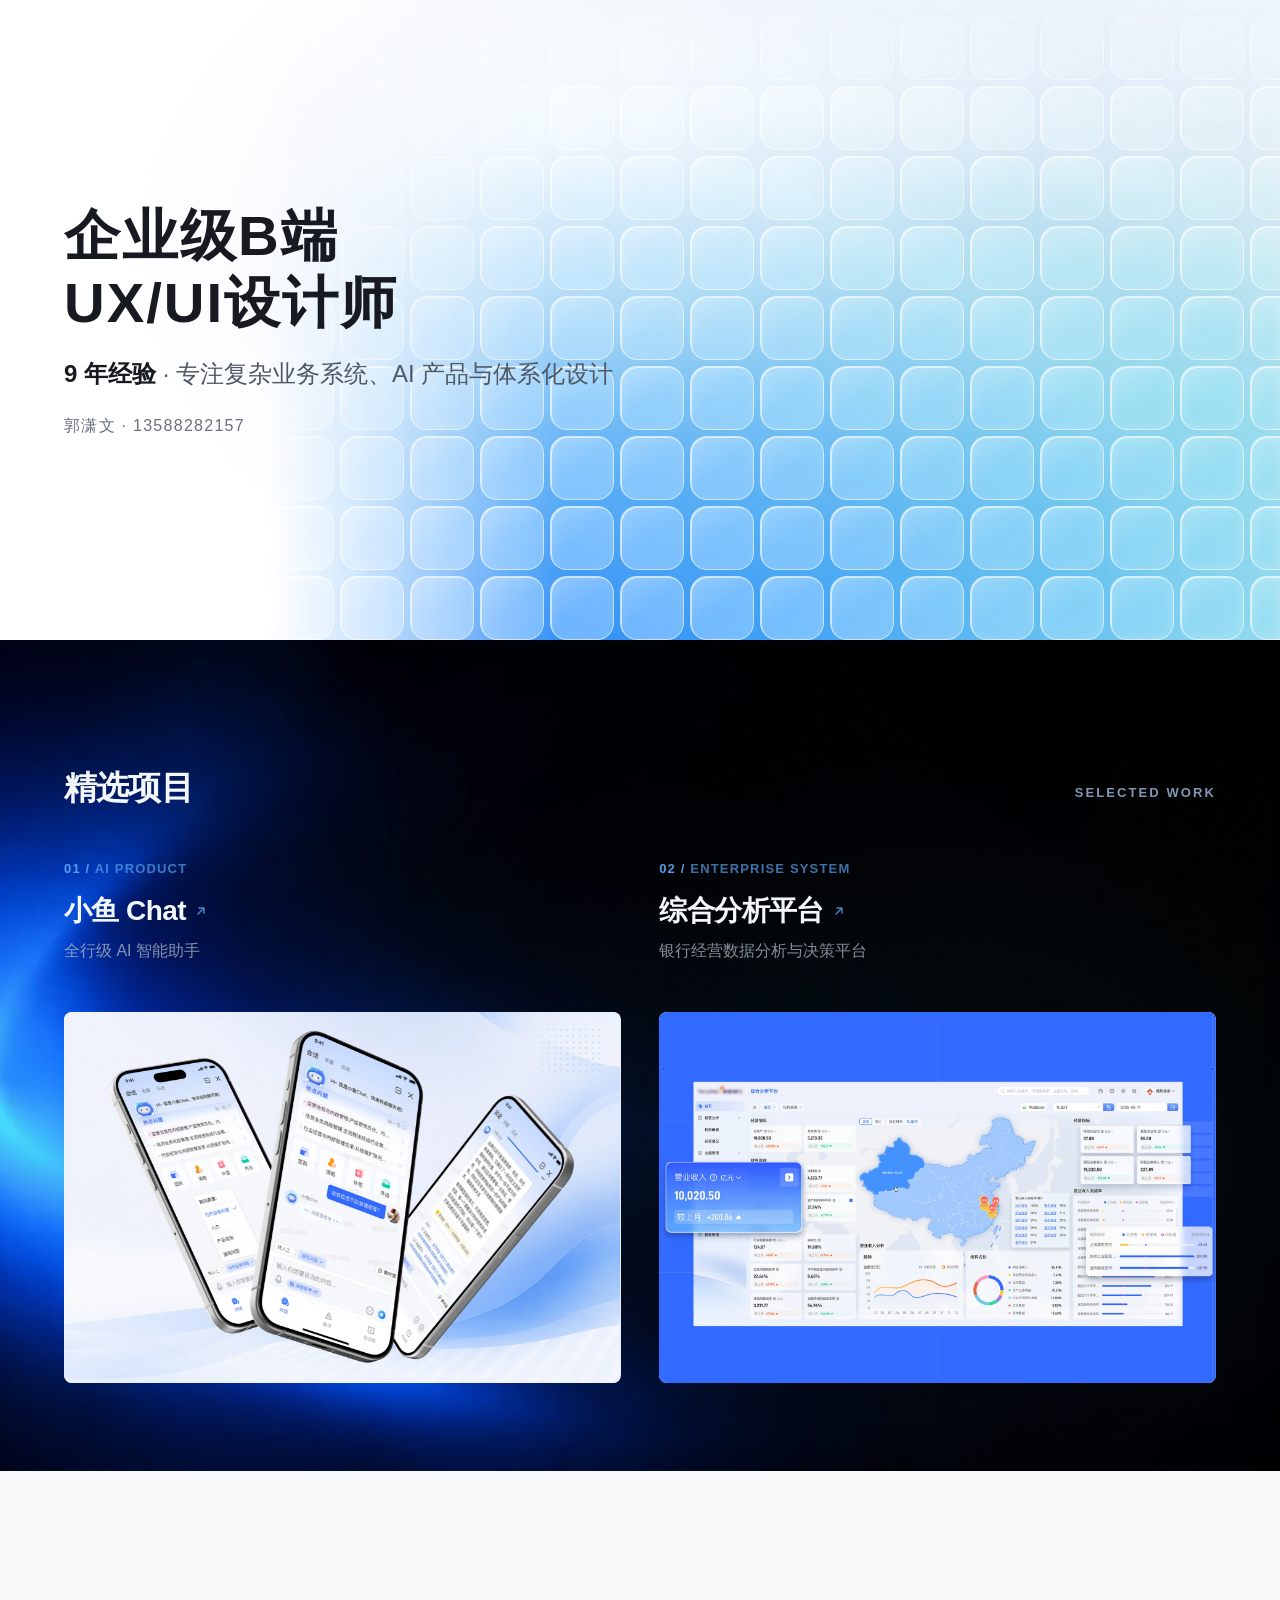
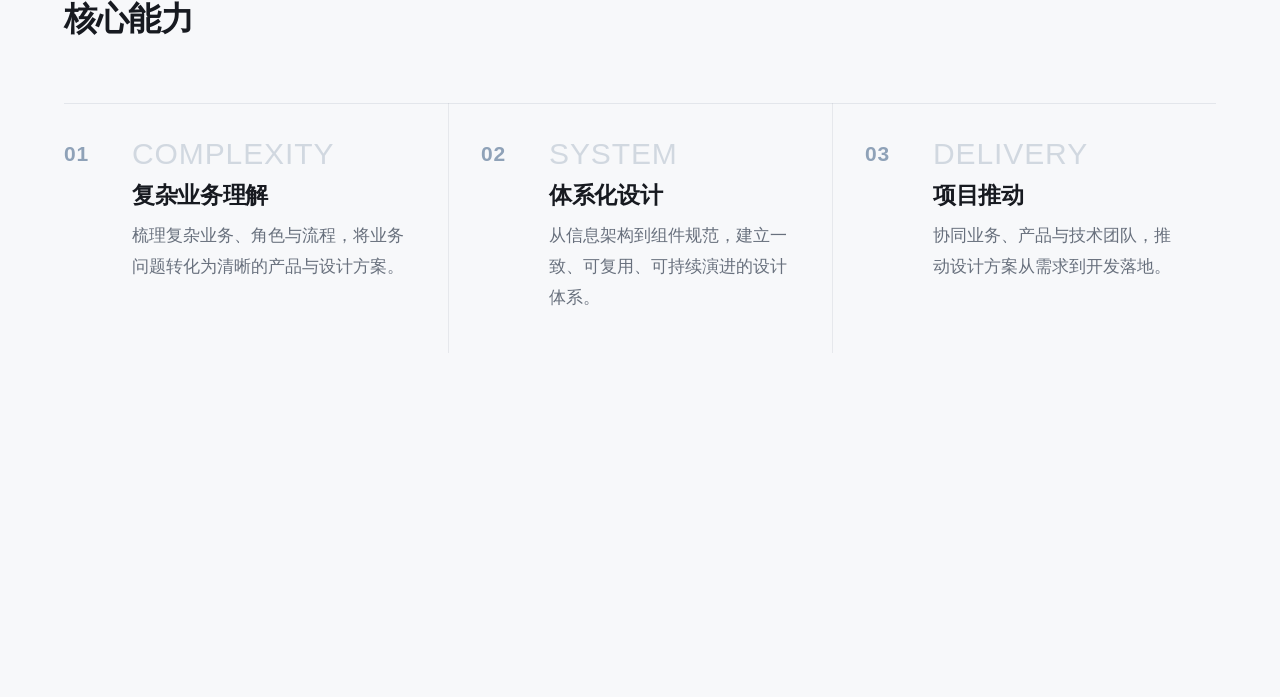
==== commit 25554afb: "Optimize homepage image loading" ====
--- a/index.html
+++ b/index.html
@@ -296,7 +296,7 @@
                 </div>
               </div>
               <div class="project-entry__visual">
-                <img src="图片准备/xychat_cover.png" alt="小鱼 Chat 产品界面">
+                <img src="图片准备/xychat_cover.webp" alt="小鱼 Chat 产品界面" loading="lazy" decoding="async">
                 <span class="project-entry__cursor" aria-hidden="true">VIEW CASE</span>
               </div>
             </a>
@@ -310,7 +310,7 @@
                 </div>
               </div>
               <div class="project-entry__visual">
-                <img src="图片准备/zhfxpt_cover.png" alt="综合分析平台产品界面">
+                <img src="图片准备/zhfxpt_cover.webp" alt="综合分析平台产品界面" loading="lazy" decoding="async">
                 <span class="project-entry__cursor" aria-hidden="true">VIEW CASE</span>
               </div>
             </a>
--- a/styles.css
+++ b/styles.css
@@ -603,7 +603,7 @@
   z-index: 0;
   inset: 0;
   pointer-events: none;
-  background-image: url("图片准备/task2-light-field.png");
+  background-image: url("图片准备/task2-light-field.webp");
   background-position: center center;
   background-repeat: no-repeat;
   background-size: cover;
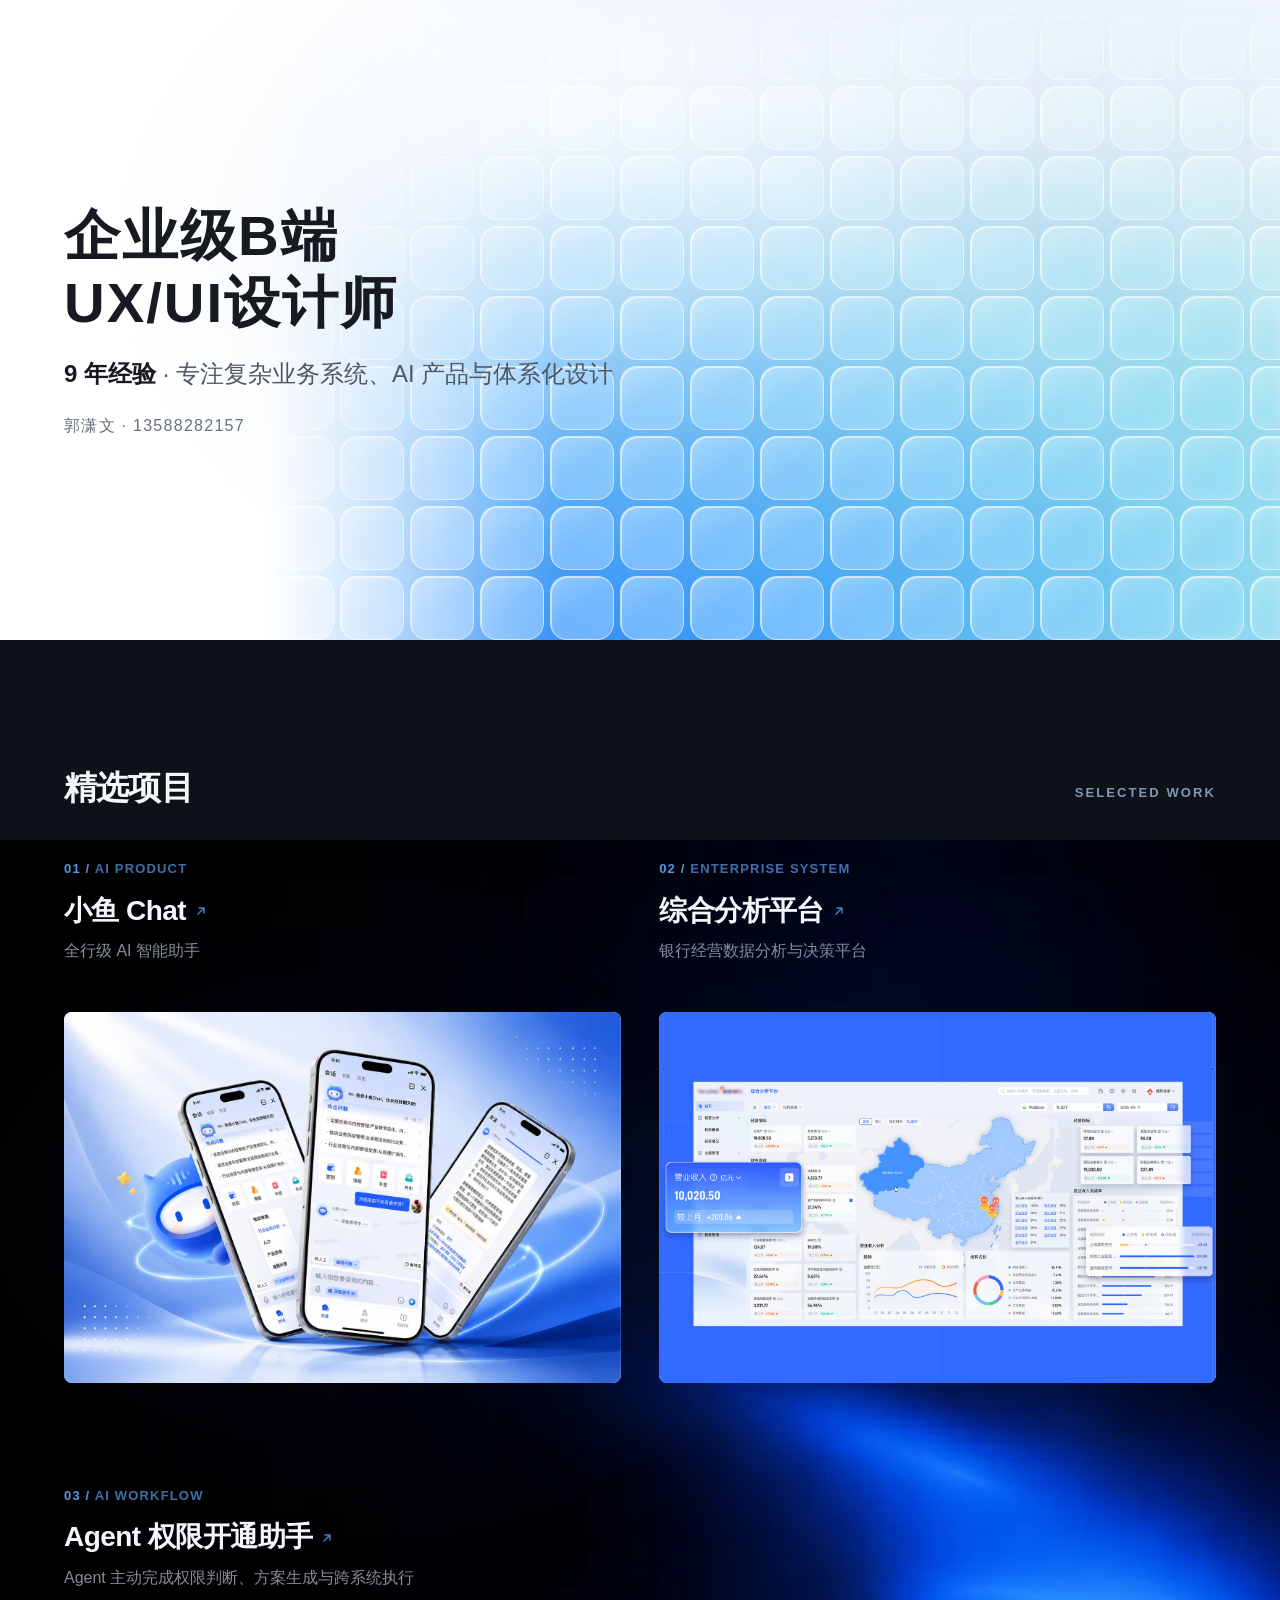
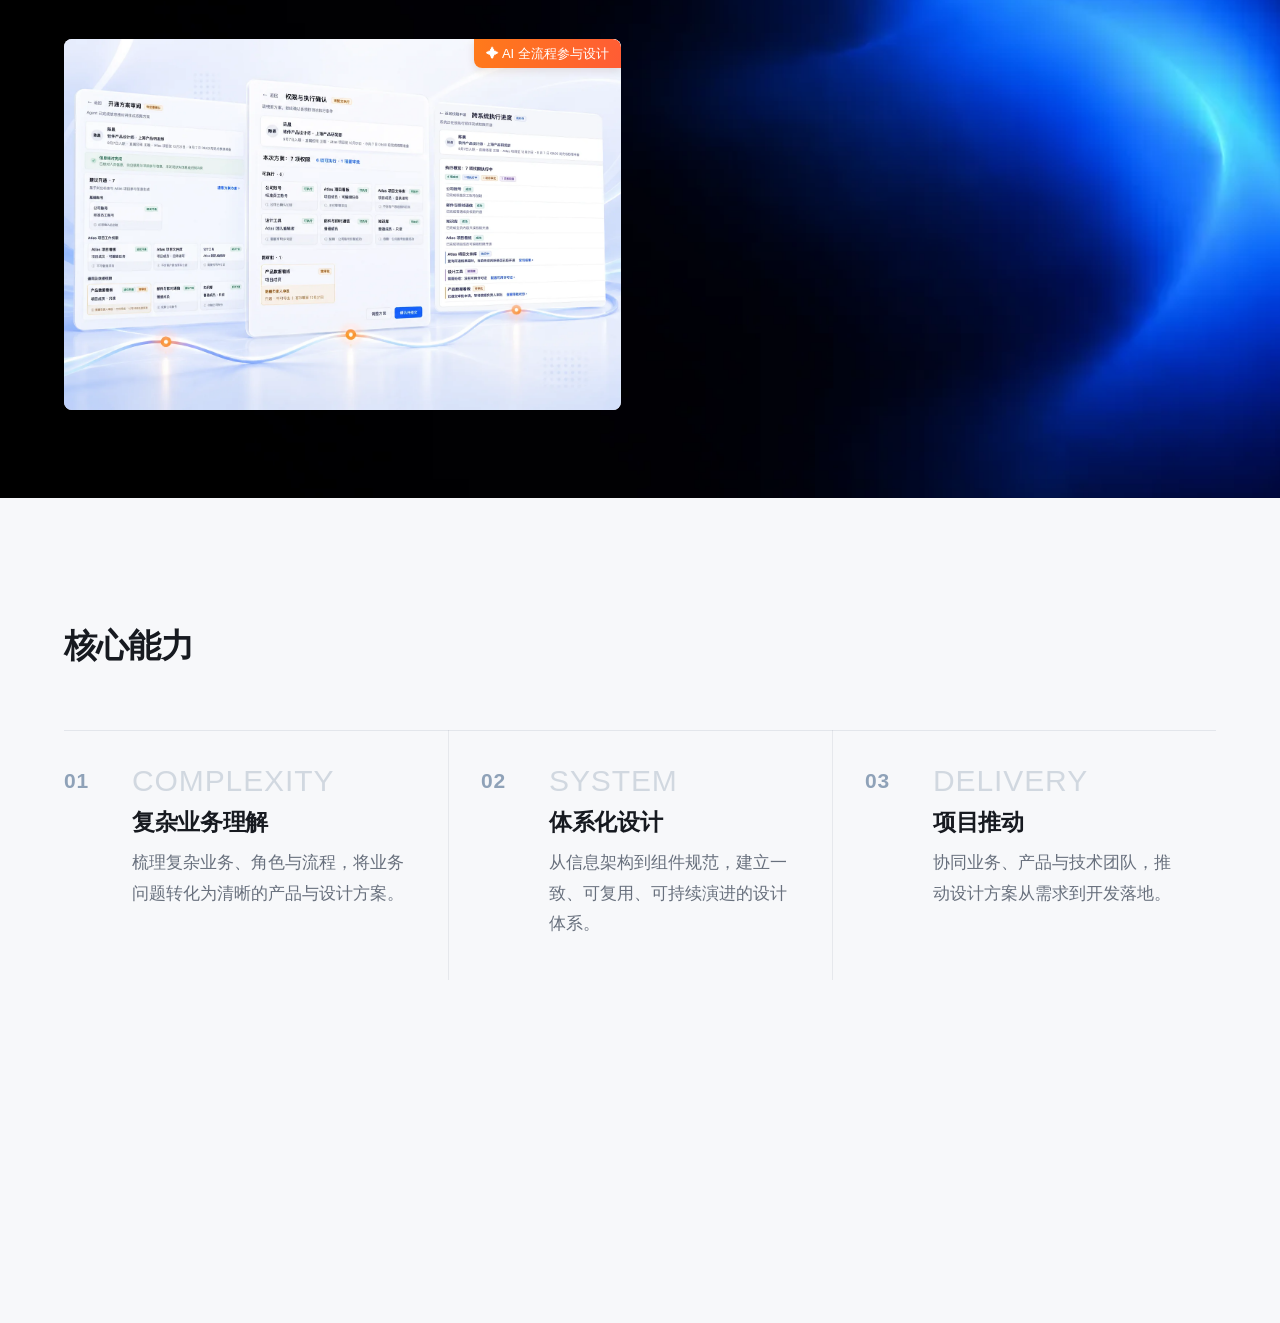
==== commit 64a9ed79: "feat: update portfolio homepage with AI workflow case" ====
--- a/index.html
+++ b/index.html
@@ -11,6 +11,11 @@
     <link rel="stylesheet" href="styles.css">
   </head>
   <body>
+    <script>
+      if (new URLSearchParams(window.location.search).get("capture") === "1") {
+        document.body.classList.add("capture-mode");
+      }
+    </script>
     <main>
       <section class="hero" aria-labelledby="hero-title" data-screen-label="首屏">
         <svg
@@ -314,6 +319,21 @@
                 <span class="project-entry__cursor" aria-hidden="true">VIEW CASE</span>
               </div>
             </a>
+
+            <a class="project-entry project-entry--placeholder" href="ai-agent/index.html">
+              <div class="project-entry__header">
+                <p class="project-entry__eyebrow"><span class="project-entry__index">03 /</span> <span class="project-entry__category">AI WORKFLOW</span></p>
+                <h3>Agent 权限开通助手<span class="project-entry__icon" aria-hidden="true"><svg viewBox="0 0 16 16" focusable="false"><path d="M5 11 11 5M6 5h5v5" /></svg></span></h3>
+                <div class="project-entry__support">
+                  <p class="project-entry__description">Agent 主动完成权限判断、方案生成与跨系统执行</p>
+                </div>
+              </div>
+              <div class="project-entry__visual">
+                <img src="图片准备/AI Agent_cover.webp" alt="Agent 权限开通助手项目界面" loading="lazy" decoding="async">
+                <span class="project-entry__ai-badge">✦ AI 全流程参与设计</span>
+                <span class="project-entry__cursor" aria-hidden="true">VIEW CASE</span>
+              </div>
+            </a>
           </div>
         </div>
       </section>
--- a/styles.css
+++ b/styles.css
@@ -16,6 +16,10 @@
   --radius-project-visual: 8px;
   --page-width: 1560px;
   --page-gutter: clamp(24px, 5vw, 96px);
+  --featured-wide-columns: 3;
+  --featured-wide-column-gap: 30px;
+  --featured-wide-entry-gap: 16px;
+  --featured-wide-header-height: 148px;
 }
 
 @property --glass-blue-x {
@@ -603,11 +607,11 @@
   z-index: 0;
   inset: 0;
   pointer-events: none;
-  background-image: url("图片准备/task2-light-field.webp");
-  background-position: center center;
+  background-image: url("图片准备/task2-light-field-extended.webp");
+  background-position: center calc(50% - 200px);
   background-repeat: no-repeat;
   background-size: cover;
-  transform: scaleX(-1);
+  transform: scaleY(-1);
   transform-origin: center center;
 }
 
@@ -626,9 +630,9 @@
 }
 
 .featured-projects::before {
-  transform-origin: 27% 62%;
+  transform-origin: 27% 39%;
   background: radial-gradient(
-    ellipse 54% 62% at 27% 62%,
+    ellipse 44% 26% at 27% 39%,
     rgba(37, 139, 255, 0.8) 0%,
     rgba(30, 116, 235, 0.38) 31%,
     rgba(23, 84, 185, 0.13) 51%,
@@ -637,9 +641,9 @@
 }
 
 .featured-projects::after {
-  transform-origin: 74% 62%;
+  transform-origin: 73% 39%;
   background: radial-gradient(
-    ellipse 54% 62% at 74% 62%,
+    ellipse 44% 26% at 73% 39%,
     rgba(39, 151, 255, 0.8) 0%,
     rgba(45, 184, 242, 0.38) 31%,
     rgba(28, 110, 220, 0.13) 51%,
@@ -662,6 +666,12 @@
   .featured-projects:has(.project-entry:nth-child(2) .project-entry__visual:hover)::after {
     opacity: 0.68;
     transform: scale(1);
+    transition-duration: 460ms;
+  }
+
+  .featured-projects:has(.project-entry:nth-child(3) .project-entry__visual:hover)::before {
+    opacity: 0.68;
+    transform: translateY(45%) scale(1);
     transition-duration: 460ms;
   }
 }
@@ -760,6 +770,29 @@
   gap: 4px 14px;
   align-items: baseline;
   margin-top: 8px;
+}
+
+.project-entry--placeholder {
+  margin-top: 64px;
+}
+
+.project-entry__ai-badge {
+  position: absolute;
+  z-index: 3;
+  top: 0;
+  right: 0;
+  display: inline-flex;
+  height: 29px;
+  padding-inline: 12px;
+  align-items: center;
+  border-radius: 0 var(--radius-project-visual) 0 var(--radius-project-visual);
+  color: #fff;
+  font-size: 13px;
+  font-weight: 500;
+  line-height: 1;
+  pointer-events: none;
+  background: linear-gradient(105deg, #ff7a1a 0%, #ff5c35 100%);
+  box-shadow: 0 3px 8px rgba(95, 30, 10, 0.12);
 }
 
 .project-entry__icon {
@@ -844,19 +877,34 @@
   background: #07101a;
 }
 
-.project-entry__visual img {
+.project-entry__visual img,
+.project-entry__placeholder {
   display: block;
   width: 100%;
   height: 100%;
-  object-fit: contain;
   transform: scale(var(--cover-scale));
   transform-origin: center;
+}
+
+.project-entry__visual img {
+  object-fit: contain;
+}
+
+.project-entry__placeholder {
+  display: grid;
+  place-items: center;
+  color: #718096;
+  font-size: clamp(13px, 0.8vw, 15px);
+  font-weight: var(--font-weight-regular);
+  letter-spacing: 0.08em;
+  background: linear-gradient(145deg, #f9fbfe 0%, #eef5fc 54%, #e6f1fc 100%);
 }
 
 @media (hover: hover) and (pointer: fine) {
   .project-entry__cursor,
   .project-entry__visual::after,
-  .project-entry__visual img {
+  .project-entry__visual img,
+  .project-entry__placeholder {
     will-change: transform, opacity;
   }
 }
@@ -865,6 +913,7 @@
   .project-entry__visual {
     cursor: none;
   }
+
 }
 
 .capabilities__grid {
@@ -1103,6 +1152,33 @@
   transition:
     opacity 420ms cubic-bezier(0.16, 1, 0.3, 1) 900ms,
     transform 420ms cubic-bezier(0.16, 1, 0.3, 1) 900ms;
+}
+
+@media (min-width: 1440px) {
+  .featured-projects__grid {
+    grid-template-columns: repeat(var(--featured-wide-columns), minmax(0, 1fr));
+    column-gap: var(--featured-wide-column-gap);
+  }
+
+  .project-entry {
+    gap: var(--featured-wide-entry-gap);
+  }
+
+  .project-entry__header {
+    min-height: var(--featured-wide-header-height);
+  }
+
+  .project-entry--placeholder {
+    margin-top: 0;
+  }
+
+  .featured-projects:has(.project-entry:nth-child(1) .project-entry__visual:hover)::before,
+  .featured-projects:has(.project-entry:nth-child(3) .project-entry__visual:hover)::before,
+  .featured-projects:has(.project-entry:nth-child(2) .project-entry__visual:hover)::after {
+    opacity: 0.08;
+    transform: scale(1.3);
+    transition-duration: 520ms;
+  }
 }
 
 @media (max-width: 900px) {
@@ -1198,3 +1274,67 @@
     transition: none;
   }
 }
+
+body.capture-mode {
+  --page-gutter: 96px;
+  width: 1920px;
+  min-width: 1920px;
+  overflow-x: hidden;
+}
+
+body.capture-mode .hero__layout {
+  padding-block: 140px;
+}
+
+body.capture-mode .hero__glass-field {
+  display: grid;
+}
+
+body.capture-mode .hero__title {
+  max-width: 14em;
+  font-size: 84px;
+  letter-spacing: 0.035em;
+}
+
+body.capture-mode .hero__description {
+  font-size: 31px;
+}
+
+body.capture-mode .featured-projects__grid {
+  grid-template-columns: repeat(var(--featured-wide-columns), minmax(0, 1fr));
+  column-gap: var(--featured-wide-column-gap);
+}
+
+body.capture-mode .project-entry {
+  gap: var(--featured-wide-entry-gap);
+}
+
+body.capture-mode .project-entry__header {
+  min-height: var(--featured-wide-header-height);
+}
+
+body.capture-mode .project-entry--placeholder {
+  margin-top: 0;
+}
+
+body.capture-mode .capabilities__grid {
+  grid-template-columns: repeat(3, minmax(0, 1fr));
+  gap: 0;
+}
+
+body.capture-mode .capability-item {
+  grid-template-columns: 44px minmax(0, 1fr);
+  gap: 10px 24px;
+  padding: 36px 40px 40px 0;
+}
+
+body.capture-mode .capability-item:not(:first-child) {
+  padding-left: 40px;
+  border-top: 0;
+  border-left: 1px solid rgba(108, 123, 143, 0.12);
+}
+
+body.capture-mode .contact__content {
+  grid-template-columns: minmax(0, 1fr) auto;
+  align-items: center;
+}
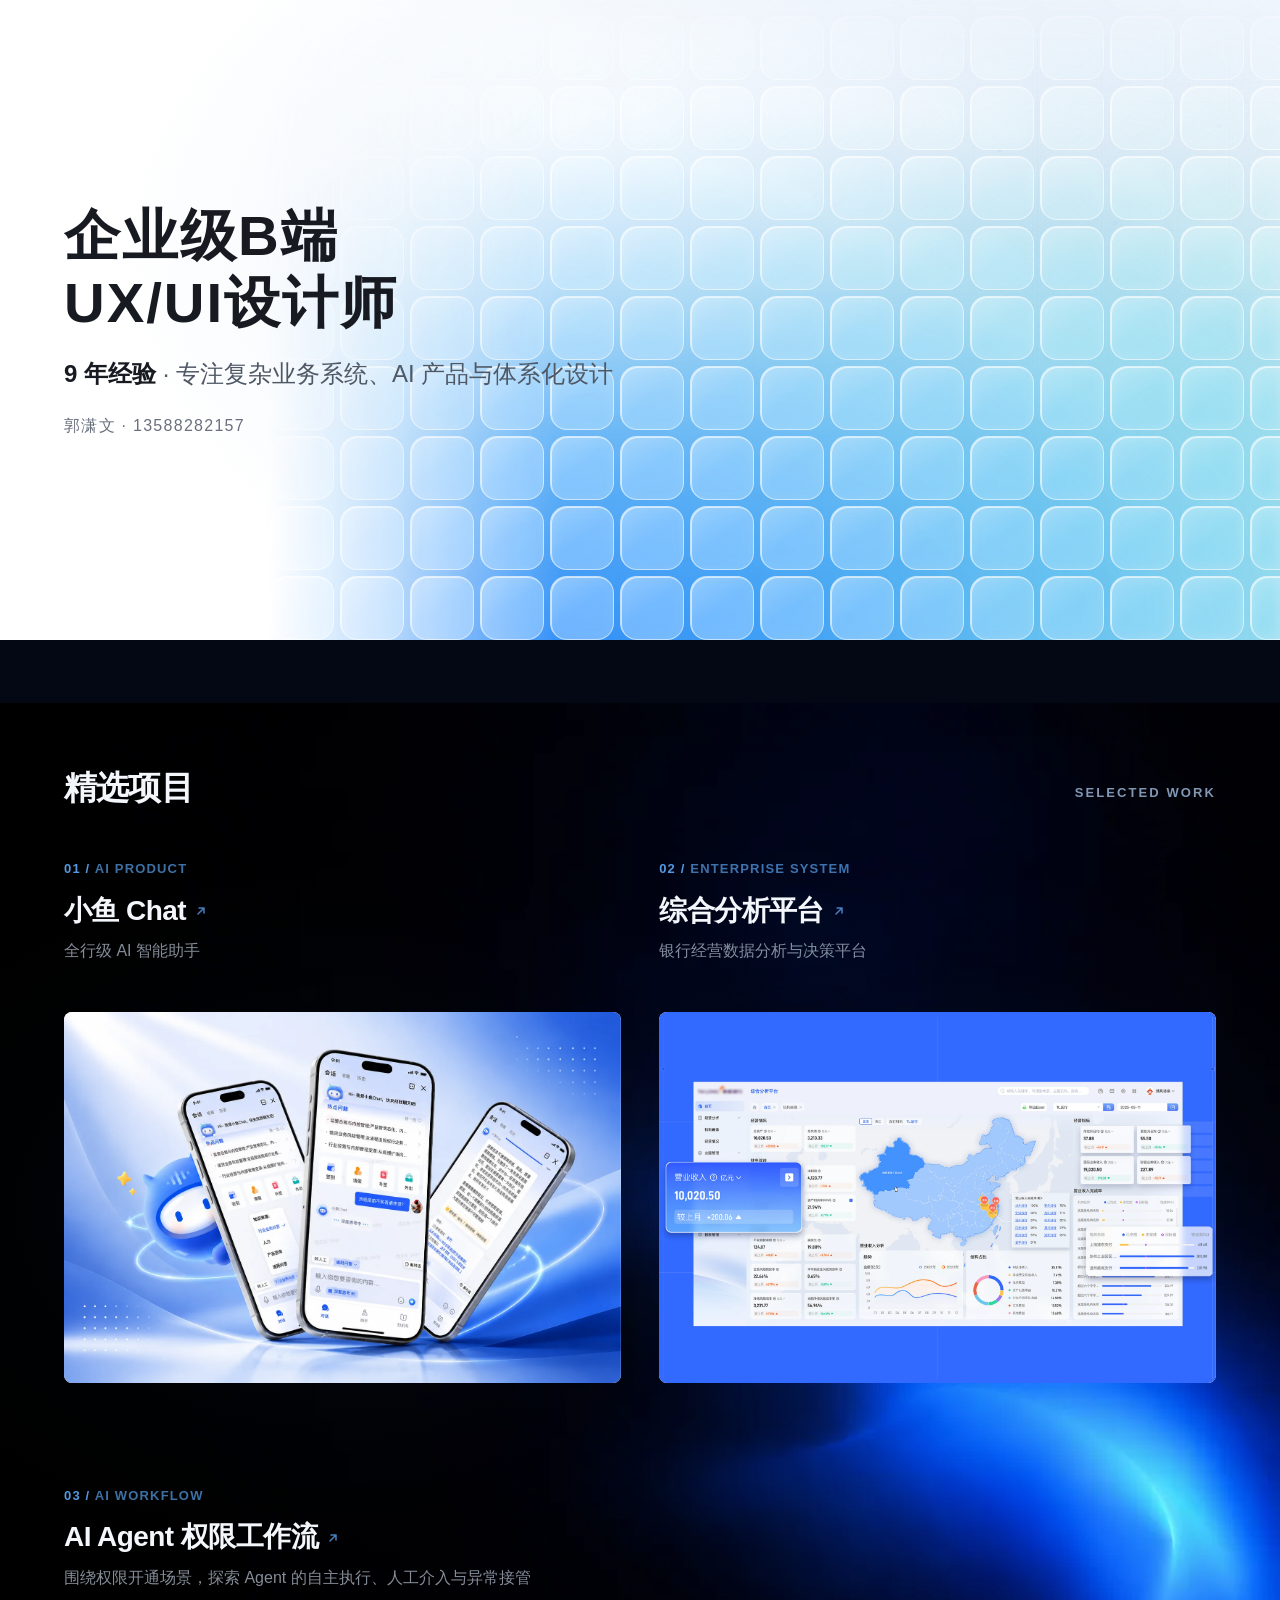
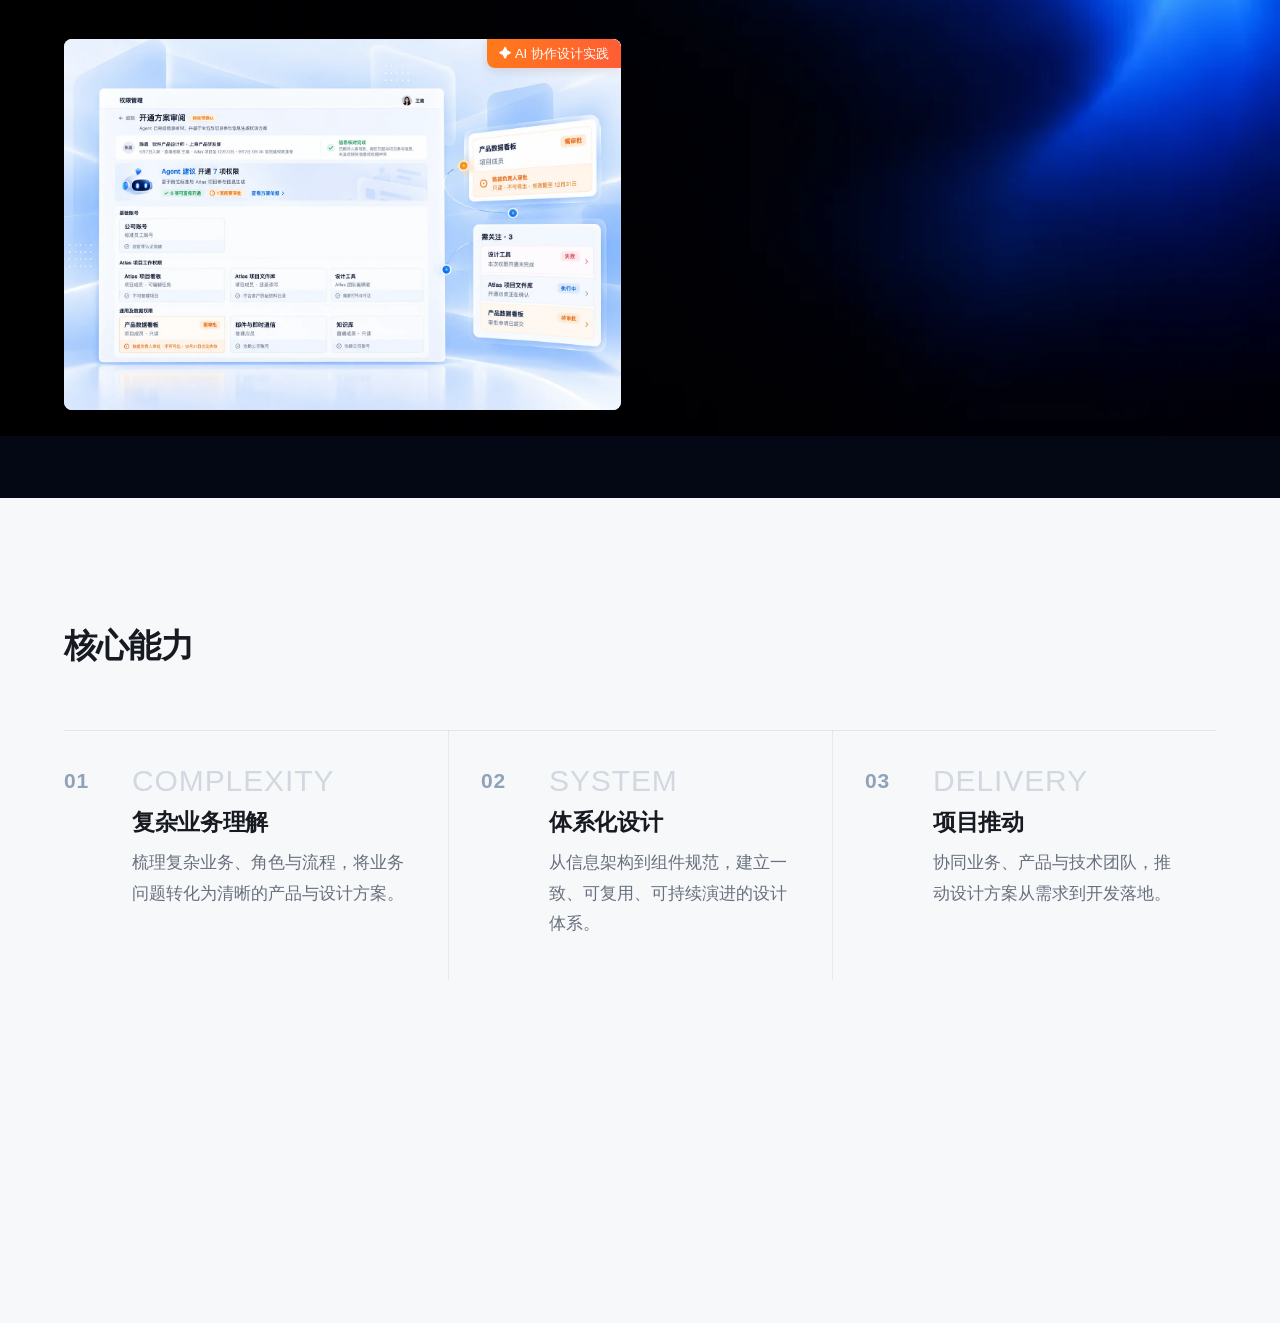
==== commit 38637c1b: "refresh AI Agent portfolio cover and content" ====
--- a/index.html
+++ b/index.html
@@ -323,14 +323,14 @@
             <a class="project-entry project-entry--placeholder" href="ai-agent/index.html">
               <div class="project-entry__header">
                 <p class="project-entry__eyebrow"><span class="project-entry__index">03 /</span> <span class="project-entry__category">AI WORKFLOW</span></p>
-                <h3>Agent 权限开通助手<span class="project-entry__icon" aria-hidden="true"><svg viewBox="0 0 16 16" focusable="false"><path d="M5 11 11 5M6 5h5v5" /></svg></span></h3>
+                <h3>AI Agent 权限工作流<span class="project-entry__icon" aria-hidden="true"><svg viewBox="0 0 16 16" focusable="false"><path d="M5 11 11 5M6 5h5v5" /></svg></span></h3>
                 <div class="project-entry__support">
-                  <p class="project-entry__description">Agent 主动完成权限判断、方案生成与跨系统执行</p>
+                  <p class="project-entry__description">围绕权限开通场景，探索 Agent 的自主执行、人工介入与异常接管</p>
                 </div>
               </div>
               <div class="project-entry__visual">
                 <img src="图片准备/AI Agent_cover.webp" alt="Agent 权限开通助手项目界面" loading="lazy" decoding="async">
-                <span class="project-entry__ai-badge">✦ AI 全流程参与设计</span>
+                <span class="project-entry__ai-badge">✦ AI 协作设计实践</span>
                 <span class="project-entry__cursor" aria-hidden="true">VIEW CASE</span>
               </div>
             </a>
--- a/styles.css
+++ b/styles.css
@@ -599,7 +599,7 @@
   overflow: hidden;
   padding-bottom: clamp(88px, 6.25vw, 120px);
   color: var(--color-stage-text);
-  background-color: var(--color-stage-background);
+  background-color: #030814;
 }
 
 .featured-projects__background {
@@ -1154,6 +1154,14 @@
     transform 420ms cubic-bezier(0.16, 1, 0.3, 1) 900ms;
 }
 
+@media (max-width: 1439px) {
+  .featured-projects__background {
+    background-position: center center;
+    background-repeat: no-repeat;
+    background-size: 100% auto;
+  }
+}
+
 @media (min-width: 1440px) {
   .featured-projects__grid {
     grid-template-columns: repeat(var(--featured-wide-columns), minmax(0, 1fr));
@@ -1182,6 +1190,16 @@
 }
 
 @media (max-width: 900px) {
+  .featured-projects__background {
+    background-image:
+      linear-gradient(rgba(5, 10, 18, 0.12), rgba(5, 10, 18, 0.12)),
+      url("图片准备/task2-light-field-mobile.webp");
+    background-position: center center;
+    background-repeat: no-repeat;
+    background-size: cover;
+    transform: none;
+  }
+
   .hero__system-motion,
   .hero__glass-field {
     display: none;
